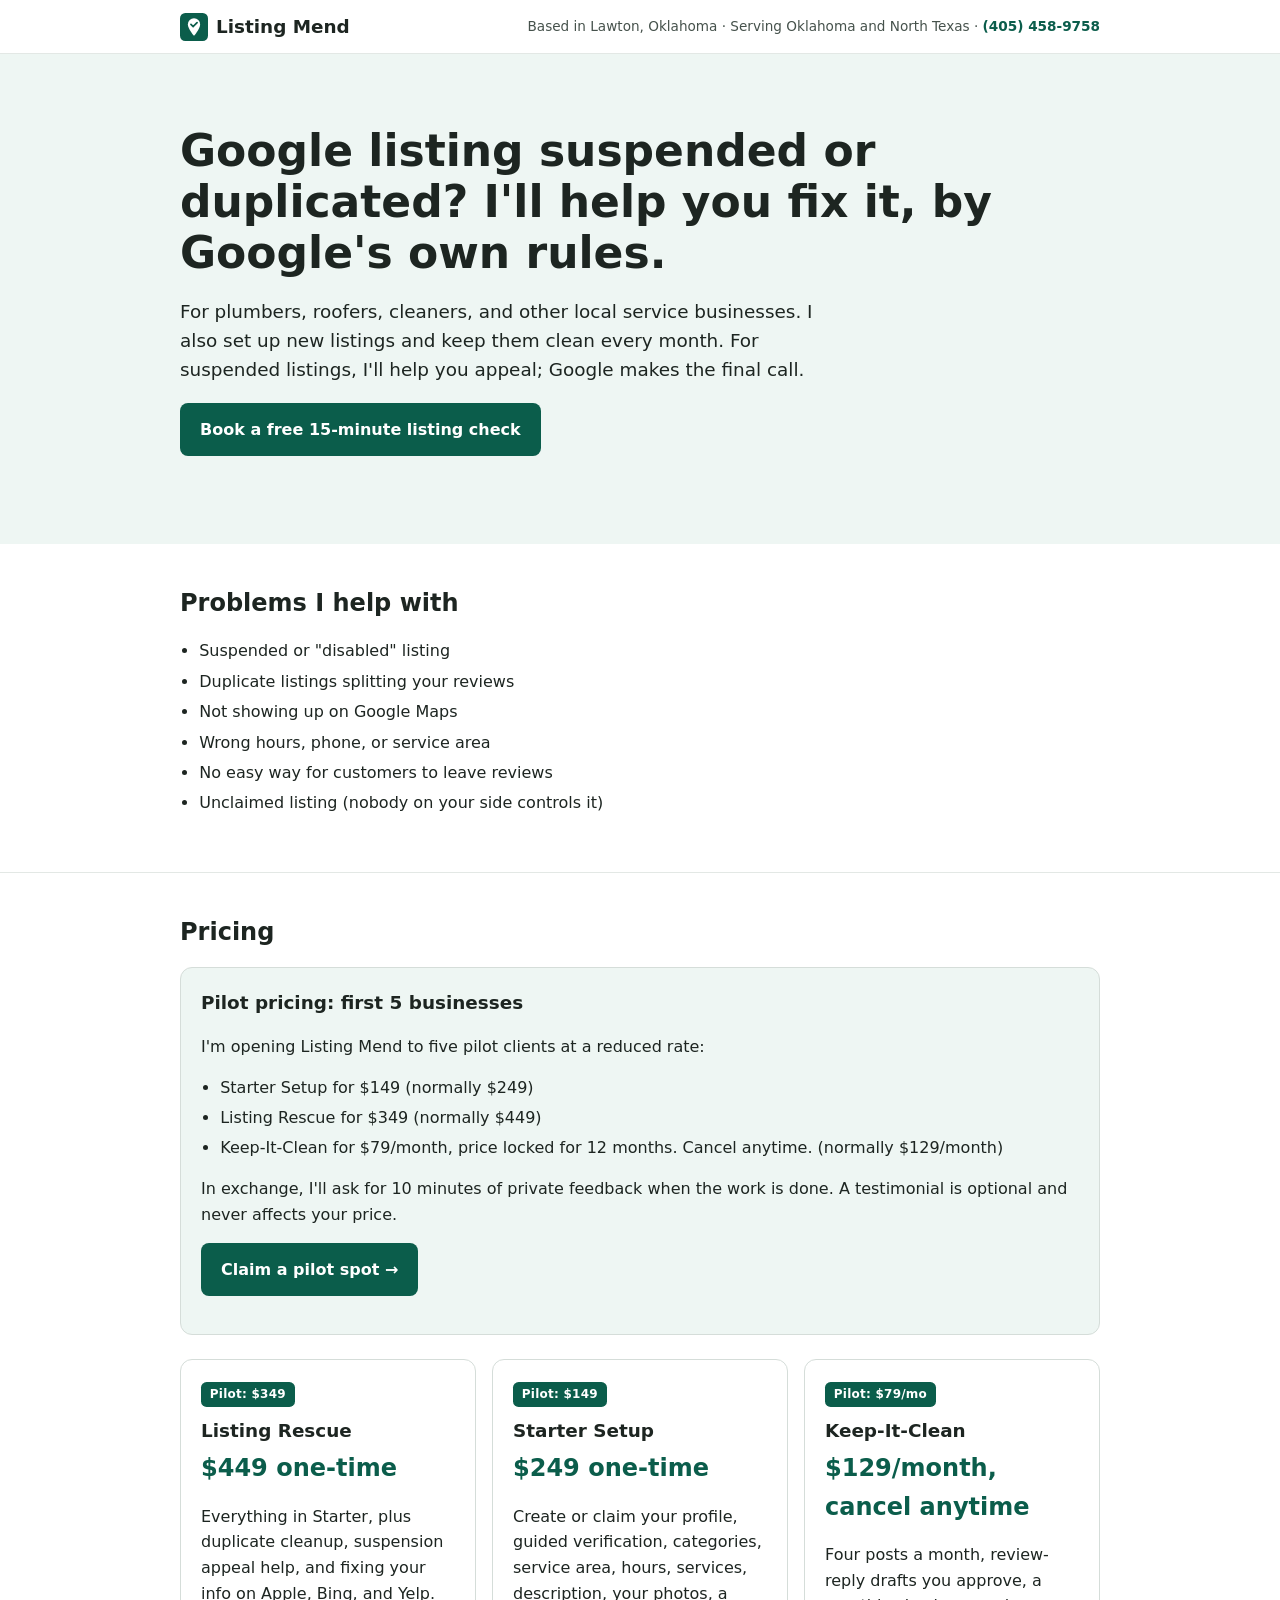
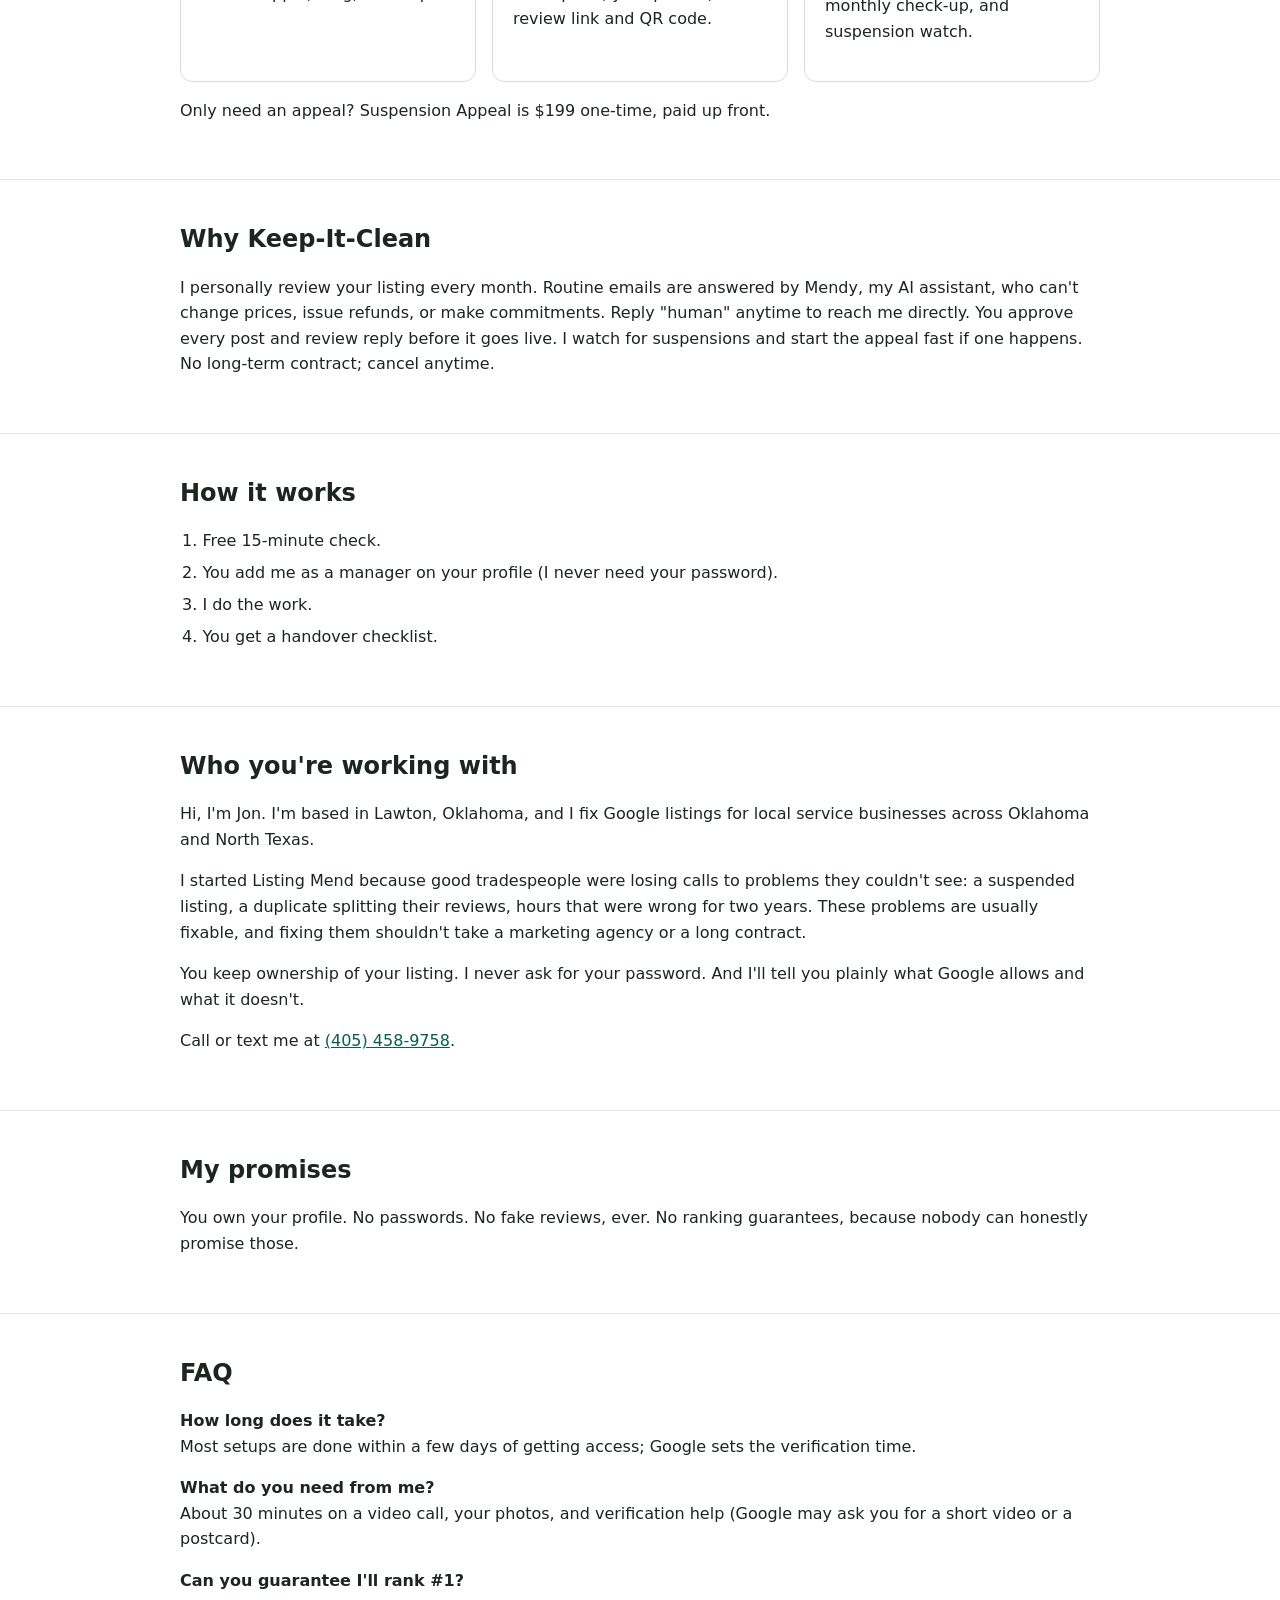
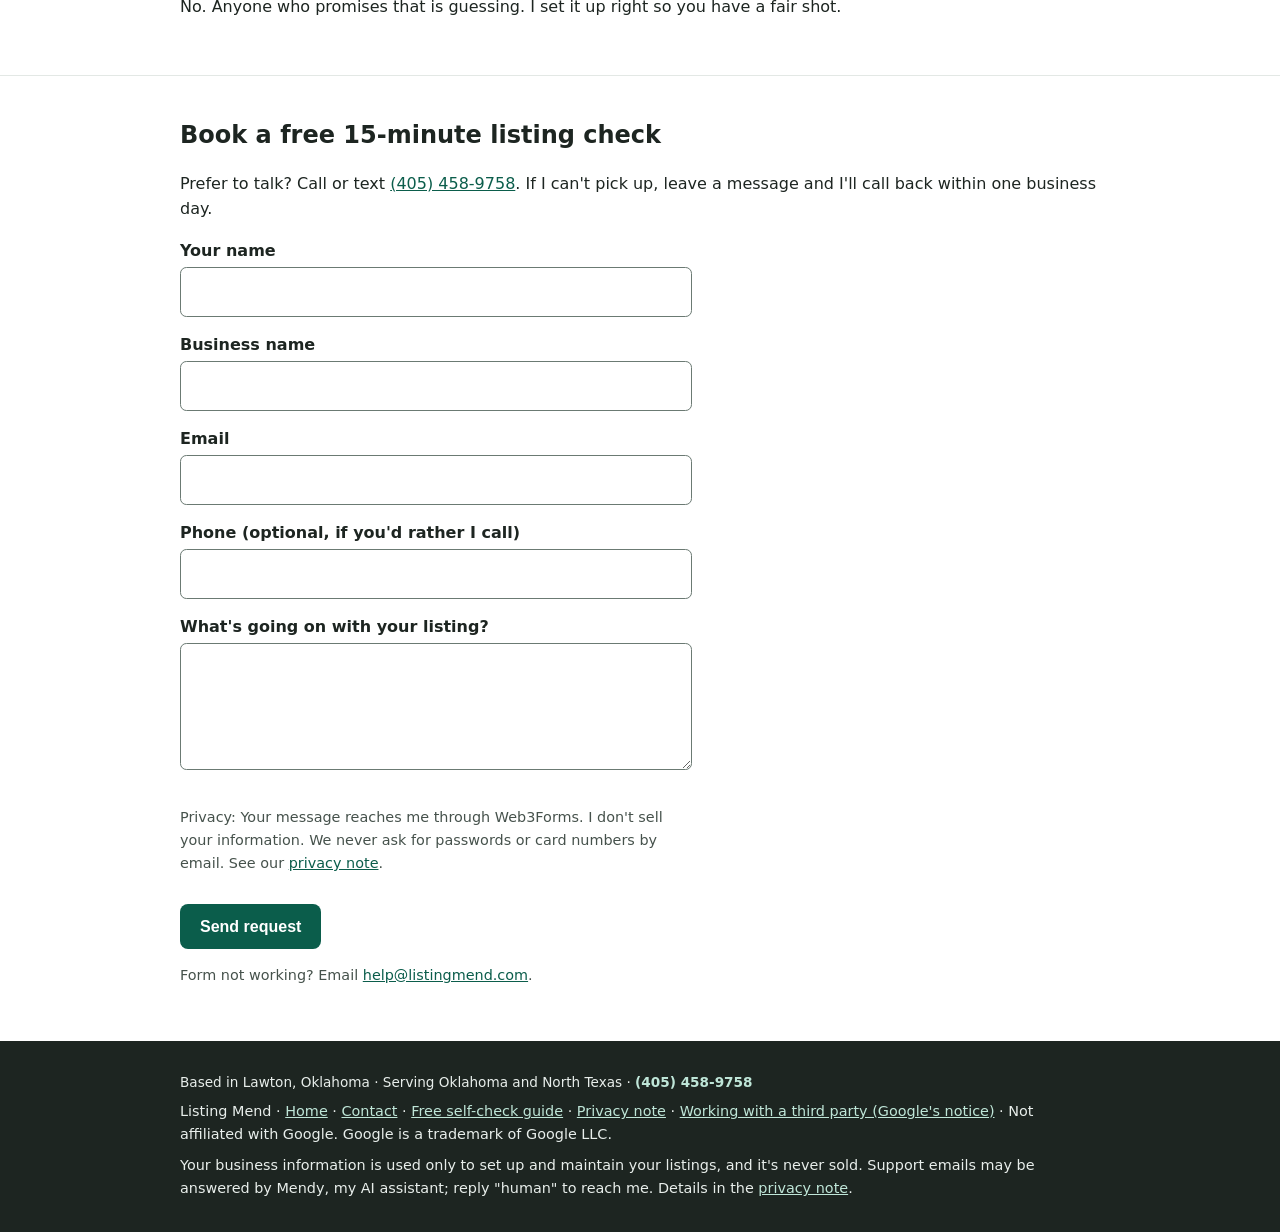
==== index.html @ 3497aceb "Add hours and Google Business Profile link to schema and llms.txt Co-Authored-By: Claude Opus 5.5 <n" ====
<!doctype html>
<html lang="en">
<head>
<meta charset="utf-8">
<meta name="viewport" content="width=device-width,initial-scale=1">
<title>Listing Mend | Fix suspended or duplicate Google listings</title>
<meta name="description" content="Google listing suspended or duplicated? I&#39;ll help you fix it, by Google&#39;s own rules.">
<link rel="canonical" href="https://listingmend.com/">
<meta property="og:type" content="website">
<meta property="og:url" content="https://listingmend.com/">
<meta property="og:title" content="Listing Mend">
<meta property="og:description" content="Google listing suspended or duplicated? I&#39;ll help you fix it, by Google&#39;s own rules.">
<meta name="twitter:card" content="summary">
<meta name="theme-color" content="#0b5d4b">
<link rel="icon" href="favicon.svg" type="image/svg+xml">
<link rel="stylesheet" href="styles.css">
<script type="application/ld+json">
{
  "@context": "https://schema.org",
  "@type": "ProfessionalService",
  "@id": "https://listingmend.com/#business",
  "name": "Listing Mend",
  "url": "https://listingmend.com",
  "email": "help@listingmend.com",
  "telephone": "+1-405-458-9758",
  "description": "Google Business Profile setup, repair, suspension appeals and ongoing upkeep for local service businesses in Oklahoma and North Texas.",
  "address": {
    "@type": "PostalAddress",
    "addressLocality": "Lawton",
    "addressRegion": "OK",
    "addressCountry": "US"
  },
  "areaServed": [
    {
      "@type": "State",
      "name": "Oklahoma"
    },
    {
      "@type": "AdministrativeArea",
      "name": "North Texas"
    }
  ],
  "priceRange": "$129-$449",
  "paymentAccepted": "Credit card, debit card (Square)",
  "hasOfferCatalog": {
    "@type": "OfferCatalog",
    "name": "Google Business Profile services",
    "itemListElement": [
      {
        "@type": "Offer",
        "price": "249",
        "priceCurrency": "USD",
        "itemOffered": {
          "@type": "Service",
          "name": "Starter Setup",
          "description": "Create or claim a Google Business Profile, guided verification, categories, service area, hours, services, description, photos, and a review link with QR code."
        }
      },
      {
        "@type": "Offer",
        "price": "449",
        "priceCurrency": "USD",
        "itemOffered": {
          "@type": "Service",
          "name": "Listing Rescue",
          "description": "Everything in Starter Setup, plus duplicate cleanup, suspension appeal help, and fixing business info on Apple, Bing and Yelp."
        }
      },
      {
        "@type": "Offer",
        "price": "199",
        "priceCurrency": "USD",
        "itemOffered": {
          "@type": "Service",
          "name": "Suspension Appeal",
          "description": "Diagnose a suspended Google Business Profile and prepare the appeal and evidence Google asks for. Google makes the final decision."
        }
      },
      {
        "@type": "Offer",
        "price": "129",
        "priceCurrency": "USD",
        "priceSpecification": {
          "@type": "UnitPriceSpecification",
          "price": "129",
          "priceCurrency": "USD",
          "billingDuration": "P1M"
        },
        "itemOffered": {
          "@type": "Service",
          "name": "Keep-It-Clean",
          "description": "Monthly upkeep: four posts a month, review-reply drafts the owner approves, a monthly check-up, and suspension watch. Cancel anytime."
        }
      }
    ]
  },
  "contactPoint": {
    "@type": "ContactPoint",
    "contactType": "customer service",
    "email": "help@listingmend.com",
    "telephone": "+1-405-458-9758",
    "areaServed": "US",
    "availableLanguage": "English"
  },
  "hasMap": "https://maps.google.com/?cid=15102841345179544558",
  "sameAs": [
    "https://maps.google.com/?cid=15102841345179544558"
  ],
  "openingHoursSpecification": [
    {
      "@type": "OpeningHoursSpecification",
      "dayOfWeek": [
        "Monday",
        "Tuesday",
        "Wednesday",
        "Thursday",
        "Friday"
      ],
      "opens": "09:00",
      "closes": "20:30"
    },
    {
      "@type": "OpeningHoursSpecification",
      "dayOfWeek": "Saturday",
      "opens": "10:00",
      "closes": "17:00"
    }
  ]
}
</script>
</head>
<body>
<a class="skip" href="#main">Skip to content</a>
<header class="site"><div class="wrap"><a class="brand" href="/"><img src="favicon.svg" alt="" width="28" height="28">Listing Mend</a><p class="tagline">Based in Lawton, Oklahoma · Serving Oklahoma and North Texas · <a href="tel:+14054589758">(405) 458-9758</a></p></div></header>
<main id="main">
<div class="hero"><div class="wrap">
<h1>Google listing suspended or duplicated? I'll help you fix it, by Google's own rules.</h1>
<p class="lead">For plumbers, roofers, cleaners, and other local service businesses. I also set up new listings and keep them clean every month. For suspended listings, I'll help you appeal; Google makes the final call.</p>
<p><a class="btn" href="#contact">Book a free 15-minute listing check</a></p>
</div></div>

<section aria-labelledby="problems"><div class="wrap">
<h2 id="problems">Problems I help with</h2>
<ul class="checks">
<li>Suspended or "disabled" listing</li>
<li>Duplicate listings splitting your reviews</li>
<li>Not showing up on Google Maps</li>
<li>Wrong hours, phone, or service area</li>
<li>No easy way for customers to leave reviews</li>
<li>Unclaimed listing (nobody on your side controls it)</li>
</ul>
</div></section>

<section aria-labelledby="pricing"><div class="wrap">
<h2 id="pricing">Pricing</h2>
<div class="pilot-offer" id="pilot">
<h3>Pilot pricing: first 5 businesses</h3>
<p>I'm opening Listing Mend to five pilot clients at a reduced rate:</p>
<ul>
<li>Starter Setup for $149 (normally $249)</li>
<li>Listing Rescue for $349 (normally $449)</li>
<li>Keep-It-Clean for $79/month, price locked for 12 months. Cancel anytime. (normally $129/month)</li>
</ul>
<p>In exchange, I'll ask for 10 minutes of private feedback when the work is done. A testimonial is optional and never affects your price.</p>
<p><a class="btn" href="#contact">Claim a pilot spot →</a></p>
</div>
<div class="cards">
<article class="card"><p class="badge">Pilot: $349</p><h3>Listing Rescue</h3><p class="price">$449 one-time</p><p>Everything in Starter, plus duplicate cleanup, suspension appeal help, and fixing your info on Apple, Bing, and Yelp.</p></article>
<article class="card"><p class="badge">Pilot: $149</p><h3>Starter Setup</h3><p class="price">$249 one-time</p><p>Create or claim your profile, guided verification, categories, service area, hours, services, description, your photos, a review link and QR code.</p></article>
<article class="card"><p class="badge">Pilot: $79/mo</p><h3>Keep-It-Clean</h3><p class="price">$129/month, cancel anytime</p><p>Four posts a month, review-reply drafts you approve, a monthly check-up, and suspension watch.</p></article>
</div>
<p>Only need an appeal? Suspension Appeal is $199 one-time, paid up front.</p>
</div></section>

<section aria-labelledby="upkeep"><div class="wrap">
<h2 id="upkeep">Why Keep-It-Clean</h2>
<p>I personally review your listing every month. Routine emails are answered by Mendy, my AI assistant, who can't change prices, issue refunds, or make commitments. Reply "human" anytime to reach me directly. You approve every post and review reply before it goes live. I watch for suspensions and start the appeal fast if one happens. No long-term contract; cancel anytime.</p>
</div></section>

<section aria-labelledby="how"><div class="wrap">
<h2 id="how">How it works</h2>
<ol class="steps">
<li>Free 15-minute check.</li>
<li>You add me as a manager on your profile (I never need your password).</li>
<li>I do the work.</li>
<li>You get a handover checklist.</li>
</ol>
</div></section>

<section aria-labelledby="about"><div class="wrap">
<h2 id="about">Who you're working with</h2>
<p>Hi, I'm Jon. I'm based in Lawton, Oklahoma, and I fix Google listings for local service businesses across Oklahoma and North Texas.</p>
<p>I started Listing Mend because good tradespeople were losing calls to problems they couldn't see: a suspended listing, a duplicate splitting their reviews, hours that were wrong for two years. These problems are usually fixable, and fixing them shouldn't take a marketing agency or a long contract.</p>
<p>You keep ownership of your listing. I never ask for your password. And I'll tell you plainly what Google allows and what it doesn't.</p>
<p>Call or text me at <a href="tel:+14054589758">(405) 458-9758</a>.</p>
</div></section>

<section aria-labelledby="promises"><div class="wrap">
<h2 id="promises">My promises</h2>
<p>You own your profile. No passwords. No fake reviews, ever. No ranking guarantees, because nobody can honestly promise those.</p>
</div></section>

<section aria-labelledby="faq"><div class="wrap">
<h2 id="faq">FAQ</h2>
<dl>
<dt>How long does it take?</dt><dd>Most setups are done within a few days of getting access; Google sets the verification time.</dd>
<dt>What do you need from me?</dt><dd>About 30 minutes on a video call, your photos, and verification help (Google may ask you for a short video or a postcard).</dd>
<dt>Can you guarantee I'll rank #1?</dt><dd>No. Anyone who promises that is guessing. I set it up right so you have a fair shot.</dd>
</dl>
</div></section>

<section id="contact" aria-labelledby="contact-h"><div class="wrap">
<h2 id="contact-h">Book a free 15-minute listing check</h2>
<p>Prefer to talk? Call or text <a href="tel:+14054589758">(405) 458-9758</a>. If I can't pick up, leave a message and I'll call back within one business day.</p>
<form action="https://api.web3forms.com/submit" method="POST">
<input type="hidden" name="access_key" value="01a47643-9319-42d0-9514-63233a31f68f">
<input type="hidden" name="subject" value="Listing check request from listingmend.com">
<input type="hidden" name="redirect" value="https://listingmend.com/thanks.html">
<input type="checkbox" name="botcheck" class="hp" tabindex="-1" autocomplete="off" aria-hidden="true">
<div><label for="name">Your name</label><input id="name" name="name" autocomplete="name" required></div>
<div><label for="business">Business name</label><input id="business" name="business" autocomplete="organization"></div>
<div><label for="email">Email</label><input id="email" name="email" type="email" autocomplete="email" required></div>
<div><label for="phone">Phone (optional, if you'd rather I call)</label><input id="phone" name="phone" type="tel" autocomplete="tel"></div>
<div><label for="message">What's going on with your listing?</label><textarea id="message" name="message" rows="4" required></textarea></div>
<p class="small">Privacy: Your message reaches me through Web3Forms. I don't sell your information. We never ask for passwords or card numbers by email. See our <a href="privacy.html">privacy note</a>.</p>
<div><button class="btn" type="submit">Send request</button></div>
</form>
<p class="small">Form not working? Email <a href="mailto:help@listingmend.com">help@listingmend.com</a>.</p>
</div></section>
</main>
<footer><div class="wrap">
<p class="tagline">Based in Lawton, Oklahoma · Serving Oklahoma and North Texas · <a href="tel:+14054589758">(405) 458-9758</a></p>
<p>Listing Mend · <a href="/">Home</a> · <a href="/#contact">Contact</a> · <a href="/self-check.html">Free self-check guide</a> · <a href="/privacy.html">Privacy note</a> · <a href="https://support.google.com/business/answer/7163406" target="_blank" rel="noopener">Working with a third party (Google's notice)</a> · Not affiliated with Google. Google is a trademark of Google LLC.</p>
<p id="privacy">Your business information is used only to set up and maintain your listings, and it's never sold. Support emails may be answered by Mendy, my AI assistant; reply "human" to reach me. Details in the <a href="/privacy.html">privacy note</a>.</p>
</div></footer>
</body>
</html>
---- styles.css ----
*{box-sizing:border-box}html{-webkit-text-size-adjust:100%}body{margin:0;font:1rem/1.6 system-ui,-apple-system,"Segoe UI",Roboto,sans-serif;color:#1d2521;background:#fff}
.wrap{max-width:60rem;margin:0 auto;padding:0 1.25rem}a{color:#0b5d4b}a:focus-visible,button:focus-visible,input:focus-visible,textarea:focus-visible{outline:3px solid #1d2521;outline-offset:2px;box-shadow:0 0 0 5px #f2a900}
.skip{position:absolute;left:-999px}.skip:focus{left:1rem;top:1rem;background:#fff;padding:.5rem;z-index:9}
header.site{border-bottom:1px solid #e3e8e5}header.site .wrap{display:flex;align-items:center;gap:.5rem;padding-top:.75rem;padding-bottom:.75rem}.brand{font-weight:700;font-size:1.15rem;text-decoration:none;color:#1d2521;display:flex;align-items:center;gap:.5rem}
.hero{background:#eef6f3;padding:3rem 0}h1{font-size:clamp(1.8rem,6vw,2.75rem);line-height:1.15;margin:0 0 1rem}h2{font-size:1.5rem;margin:0 0 1rem}h3{margin:0 0 .25rem;font-size:1.15rem}
.lead{font-size:1.15rem;max-width:40rem}.btn{display:inline-block;background:#0b5d4b;color:#fff;padding:.85rem 1.25rem;border-radius:.5rem;font-weight:600;text-decoration:none;border:0;font-size:1rem;cursor:pointer}.btn:hover{background:#08463a}
section{padding:2.5rem 0}section+section{border-top:1px solid #e3e8e5}ul.checks{padding-left:1.2rem}ul.checks li{margin:.3rem 0}
.cards{display:grid;gap:1rem}.card{border:1px solid #d5ddd9;border-radius:.75rem;padding:1.25rem}.price{font-size:1.5rem;font-weight:700;color:#0b5d4b;margin:.25rem 0 .5rem}
ol.steps{padding-left:1.4rem}ol.steps li{margin:.4rem 0}dt{font-weight:700;margin-top:1rem}dd{margin:0}
form{display:grid;gap:.9rem;max-width:32rem}label{font-weight:600;display:block;margin-bottom:.25rem}input,textarea{width:100%;padding:.7rem;border:1px solid #6b7a73;border-radius:.4rem;font:inherit}.hp{display:none}.small{font-size:.9rem;color:#46524c}
footer{background:#1d2521;color:#e8eeeb;padding:1.5rem 0;font-size:.9rem}footer a{color:#bfe6d8}
@media(min-width:48rem){.cards{grid-template-columns:repeat(3,1fr)}.hero{padding:4.5rem 0}}
.todo{border:2px dashed #8a5a00;background:#fff8e6;padding:1rem;border-radius:.5rem}footer p{margin:.5rem 0}

header.site .wrap{flex-wrap:wrap;justify-content:space-between;gap:.75rem 1.25rem}
.tagline{margin:0;font-size:.85rem;font-weight:400;color:#46524c;line-height:1.4}
header.site .tagline a{color:#0b5d4b;font-weight:600;text-decoration:none;white-space:nowrap}
header.site .tagline a:hover{text-decoration:underline}
footer .tagline{color:#e8eeeb;margin:.5rem 0}
footer .tagline a{color:#bfe6d8;font-weight:600;text-decoration:none;white-space:nowrap}
footer .tagline a:hover{text-decoration:underline}
.pilot-offer{border:1px solid #d5ddd9;border-radius:.75rem;padding:1.25rem 1.25rem 1.35rem;margin:0 0 1.5rem;background:#eef6f3}
.pilot-offer h3{margin:0 0 .75rem;font-size:1.15rem}
.pilot-offer ul{margin:.35rem 0 1rem;padding-left:1.2rem}
.pilot-offer li{margin:.25rem 0}
.card .badge{display:inline-block;background:#0b5d4b;color:#fff;font-size:.75rem;font-weight:700;letter-spacing:.02em;padding:.2rem .55rem;border-radius:.35rem;margin:0 0 .55rem}
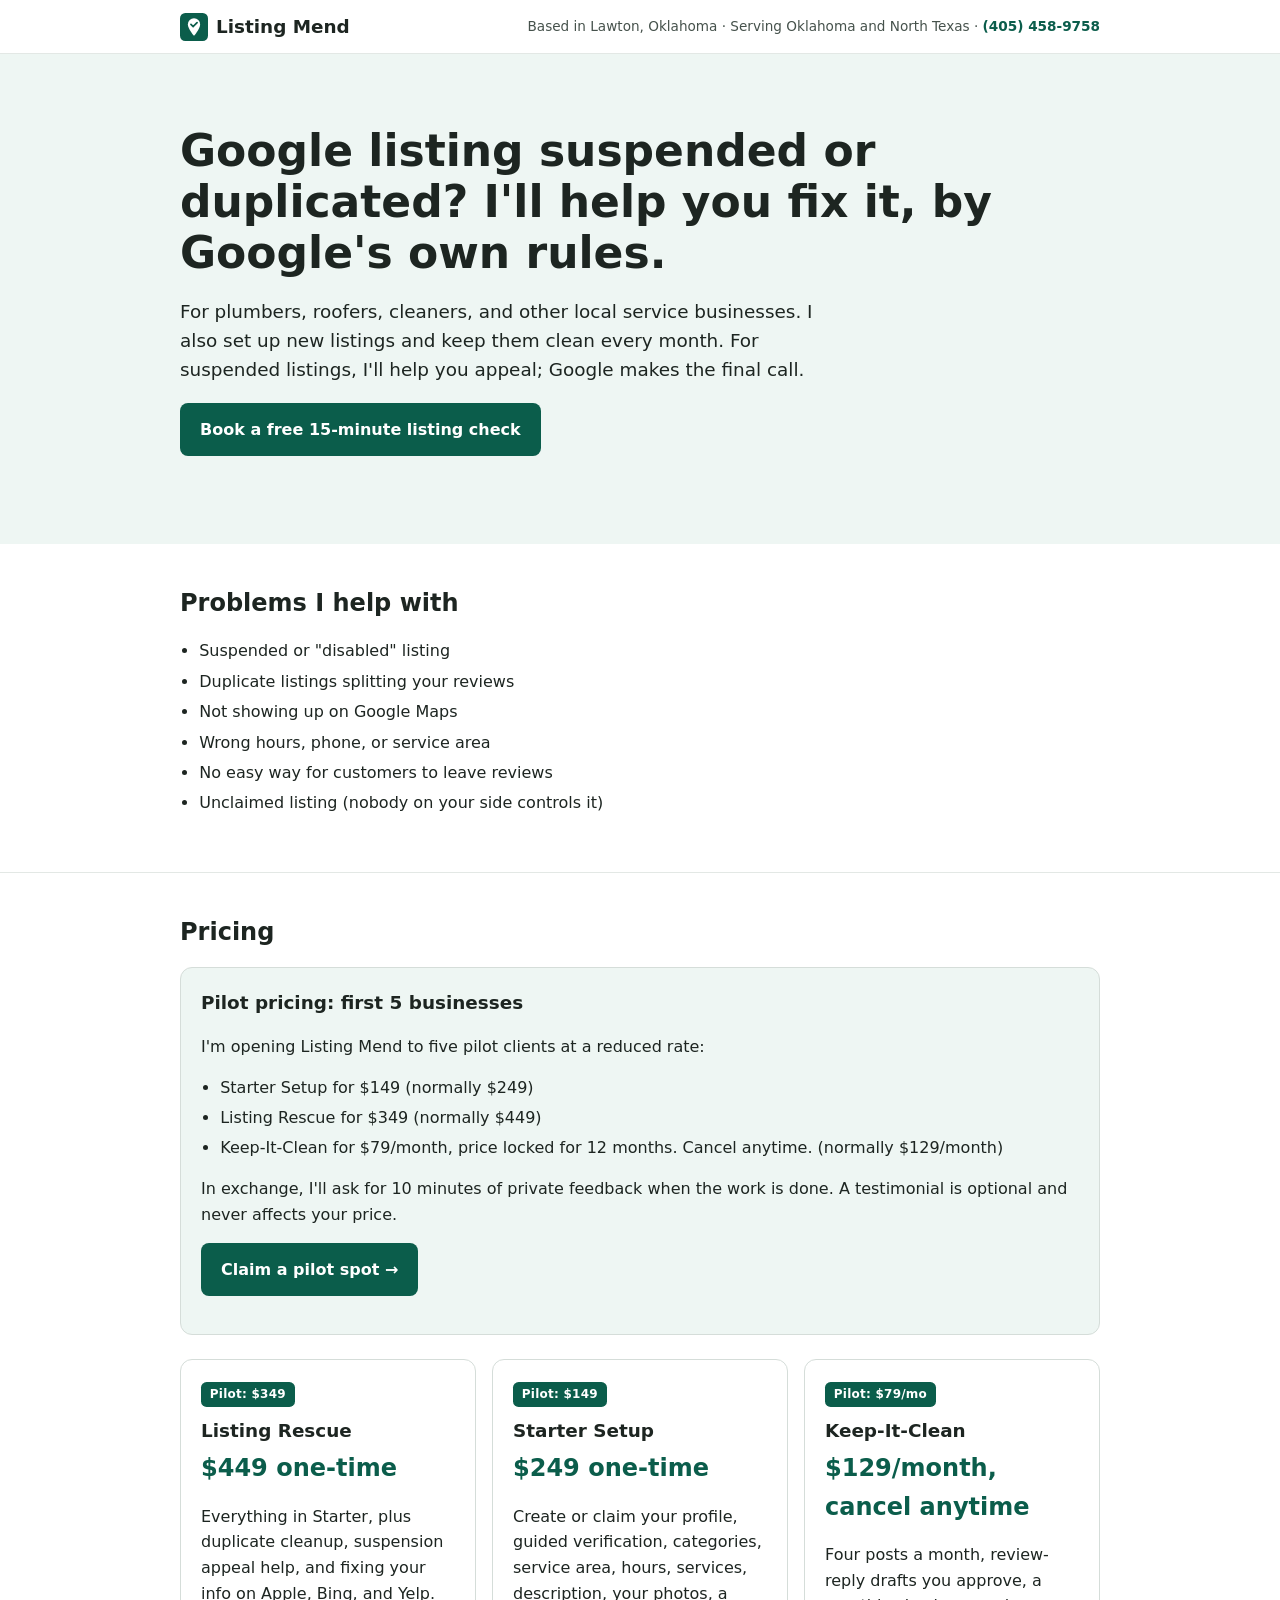
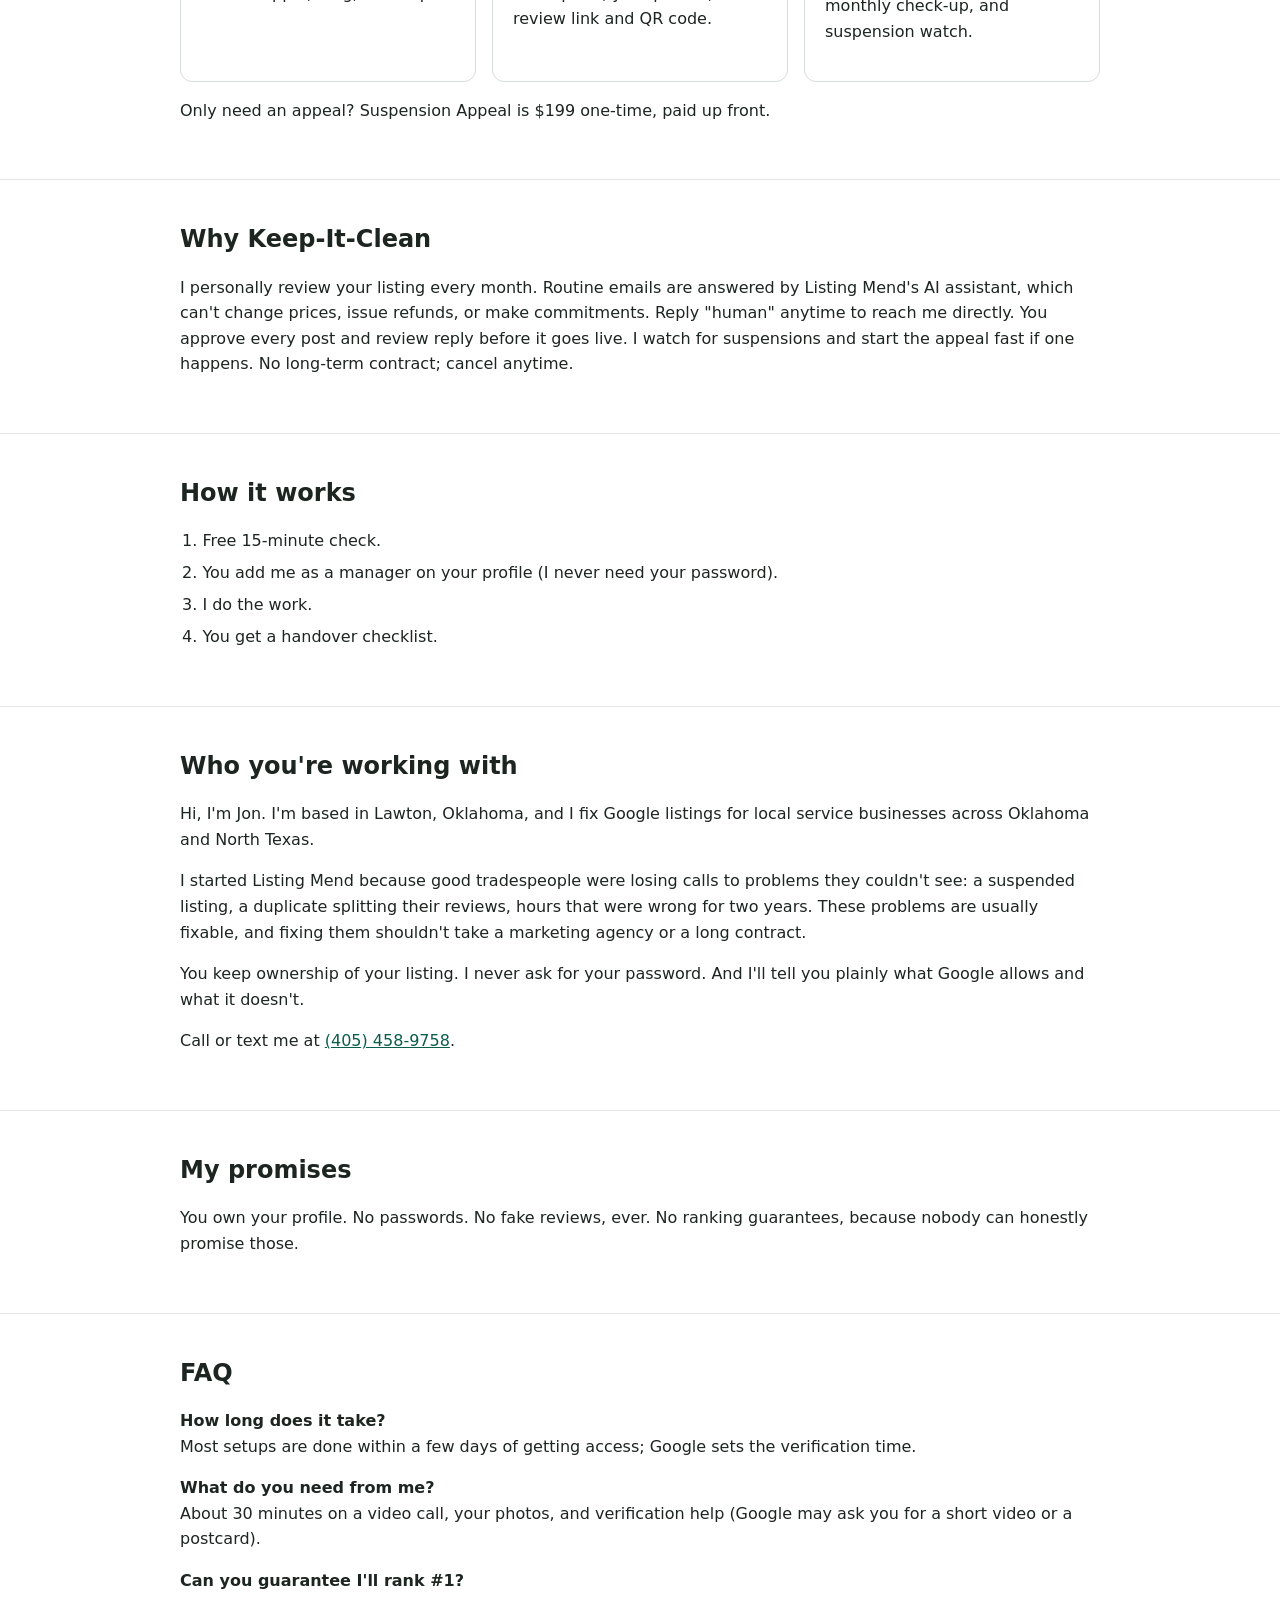
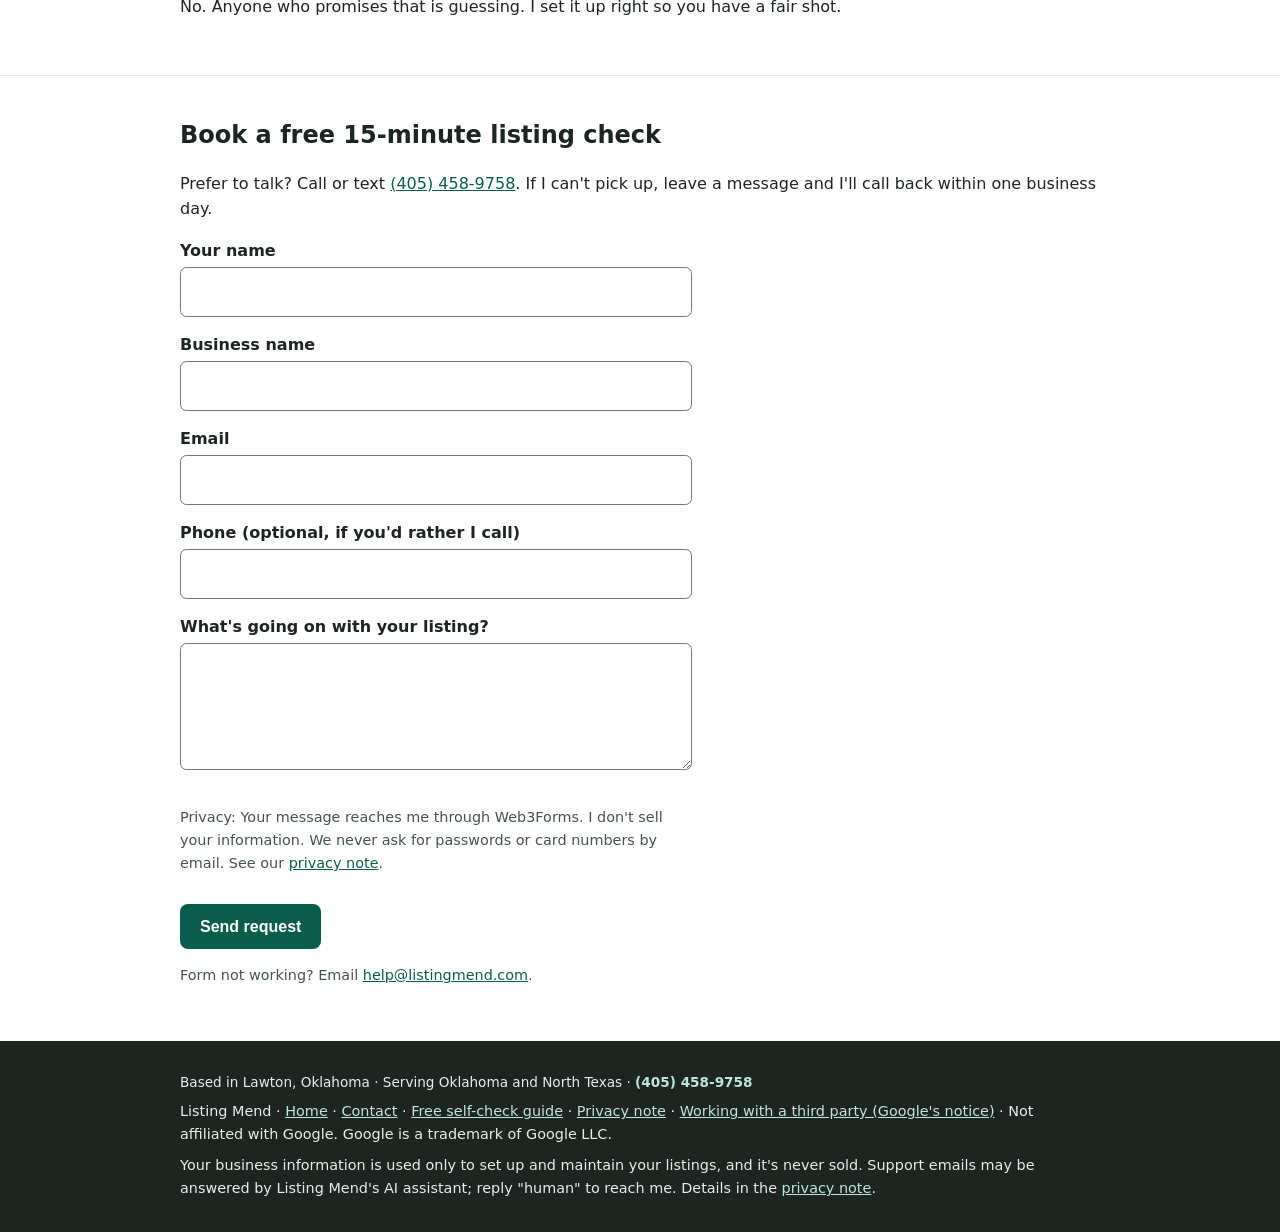
==== commit 79520fc8: "Replace Mendy with Listing Mend's AI assistant in site copy Co-Authored-By: Claude Opus 5.5 <noreply" ====
--- a/index.html
+++ b/index.html
@@ -10,9 +10,11 @@
 <meta property="og:url" content="https://listingmend.com/">
 <meta property="og:title" content="Listing Mend">
 <meta property="og:description" content="Google listing suspended or duplicated? I&#39;ll help you fix it, by Google&#39;s own rules.">
+<meta property="og:image" content="https://listingmend.com/logo.png">
 <meta name="twitter:card" content="summary">
 <meta name="theme-color" content="#0b5d4b">
 <link rel="icon" href="favicon.svg" type="image/svg+xml">
+<link rel="apple-touch-icon" href="/apple-touch-icon.png">
 <link rel="stylesheet" href="styles.css">
 <script type="application/ld+json">
 {
@@ -125,7 +127,9 @@
       "opens": "10:00",
       "closes": "17:00"
     }
-  ]
+  ],
+  "logo": "https://listingmend.com/logo.png",
+  "image": "https://listingmend.com/logo.png"
 }
 </script>
 </head>
@@ -174,7 +178,7 @@
 
 <section aria-labelledby="upkeep"><div class="wrap">
 <h2 id="upkeep">Why Keep-It-Clean</h2>
-<p>I personally review your listing every month. Routine emails are answered by Mendy, my AI assistant, who can't change prices, issue refunds, or make commitments. Reply "human" anytime to reach me directly. You approve every post and review reply before it goes live. I watch for suspensions and start the appeal fast if one happens. No long-term contract; cancel anytime.</p>
+<p>I personally review your listing every month. Routine emails are answered by Listing Mend's AI assistant, which can't change prices, issue refunds, or make commitments. Reply "human" anytime to reach me directly. You approve every post and review reply before it goes live. I watch for suspensions and start the appeal fast if one happens. No long-term contract; cancel anytime.</p>
 </div></section>
 
 <section aria-labelledby="how"><div class="wrap">
@@ -231,7 +235,7 @@
 <footer><div class="wrap">
 <p class="tagline">Based in Lawton, Oklahoma · Serving Oklahoma and North Texas · <a href="tel:+14054589758">(405) 458-9758</a></p>
 <p>Listing Mend · <a href="/">Home</a> · <a href="/#contact">Contact</a> · <a href="/self-check.html">Free self-check guide</a> · <a href="/privacy.html">Privacy note</a> · <a href="https://support.google.com/business/answer/7163406" target="_blank" rel="noopener">Working with a third party (Google's notice)</a> · Not affiliated with Google. Google is a trademark of Google LLC.</p>
-<p id="privacy">Your business information is used only to set up and maintain your listings, and it's never sold. Support emails may be answered by Mendy, my AI assistant; reply "human" to reach me. Details in the <a href="/privacy.html">privacy note</a>.</p>
+<p id="privacy">Your business information is used only to set up and maintain your listings, and it's never sold. Support emails may be answered by Listing Mend's AI assistant; reply "human" to reach me. Details in the <a href="/privacy.html">privacy note</a>.</p>
 </div></footer>
 </body>
 </html>
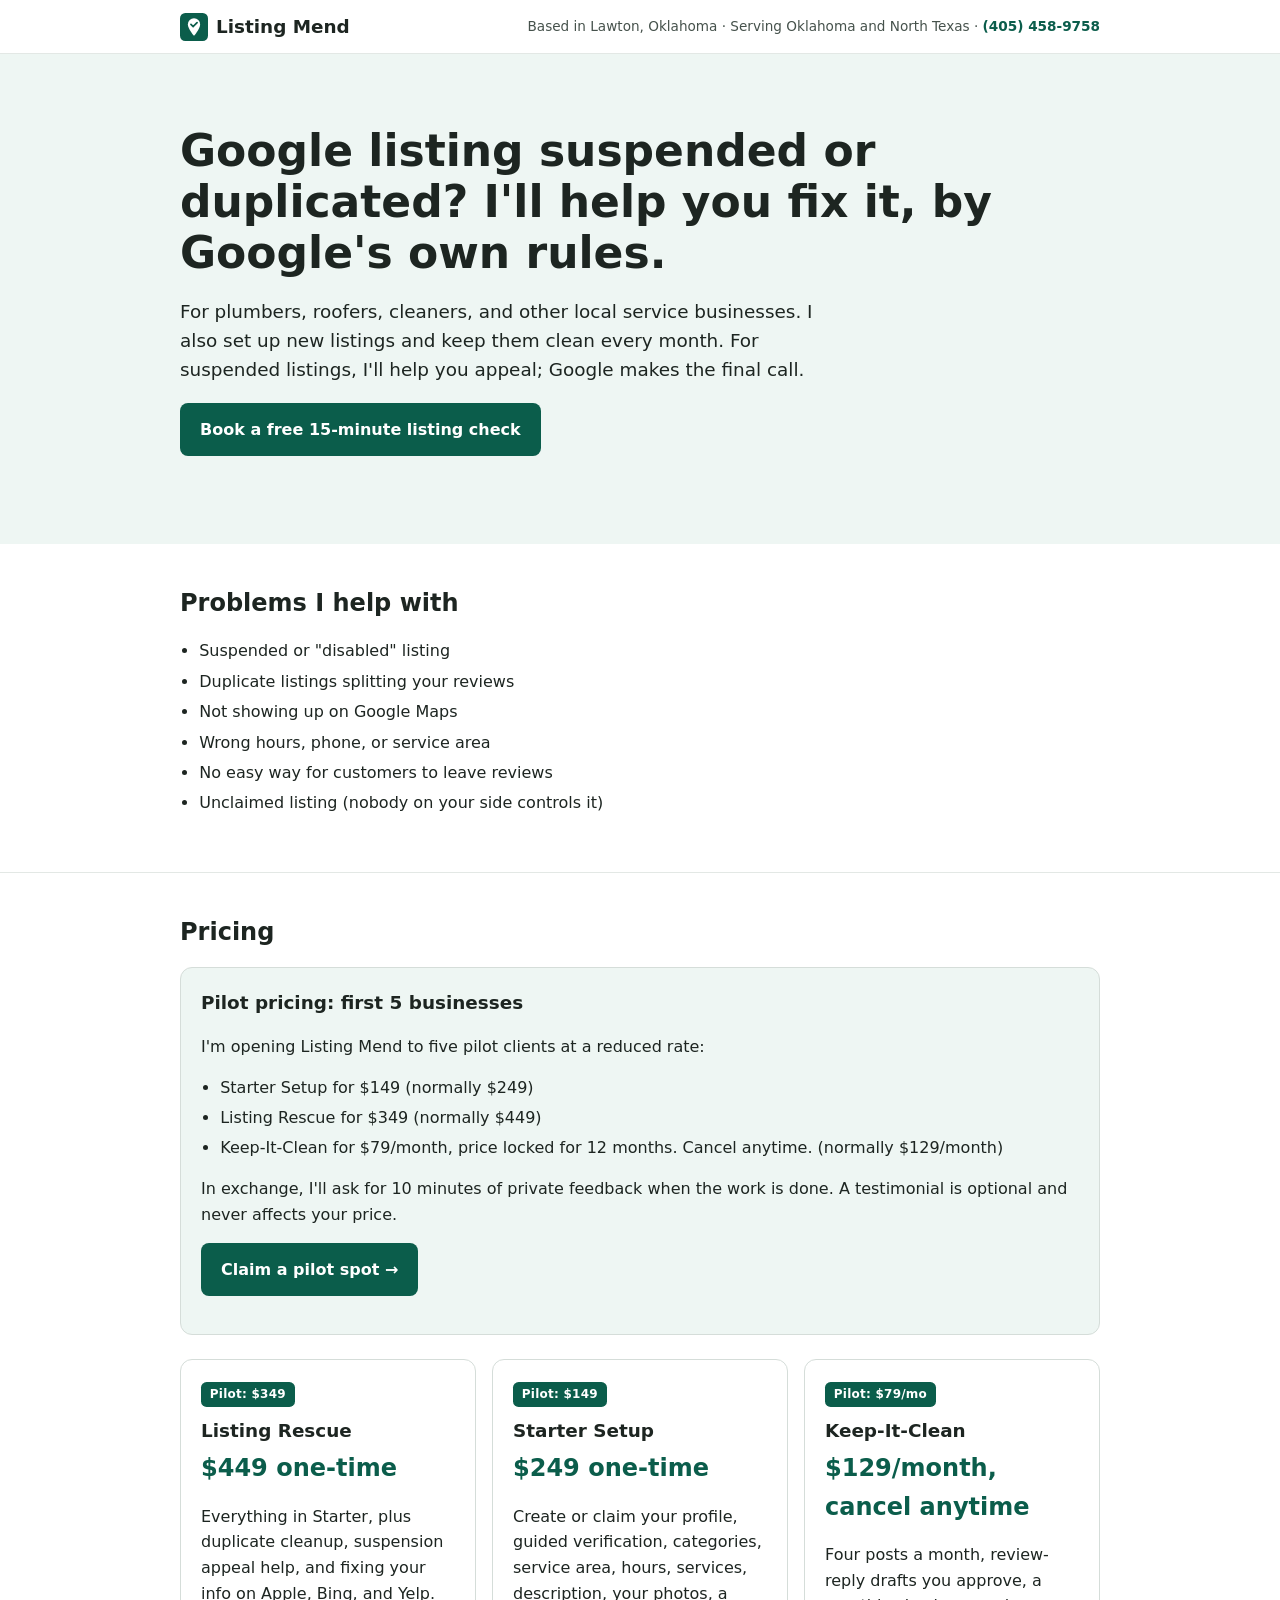
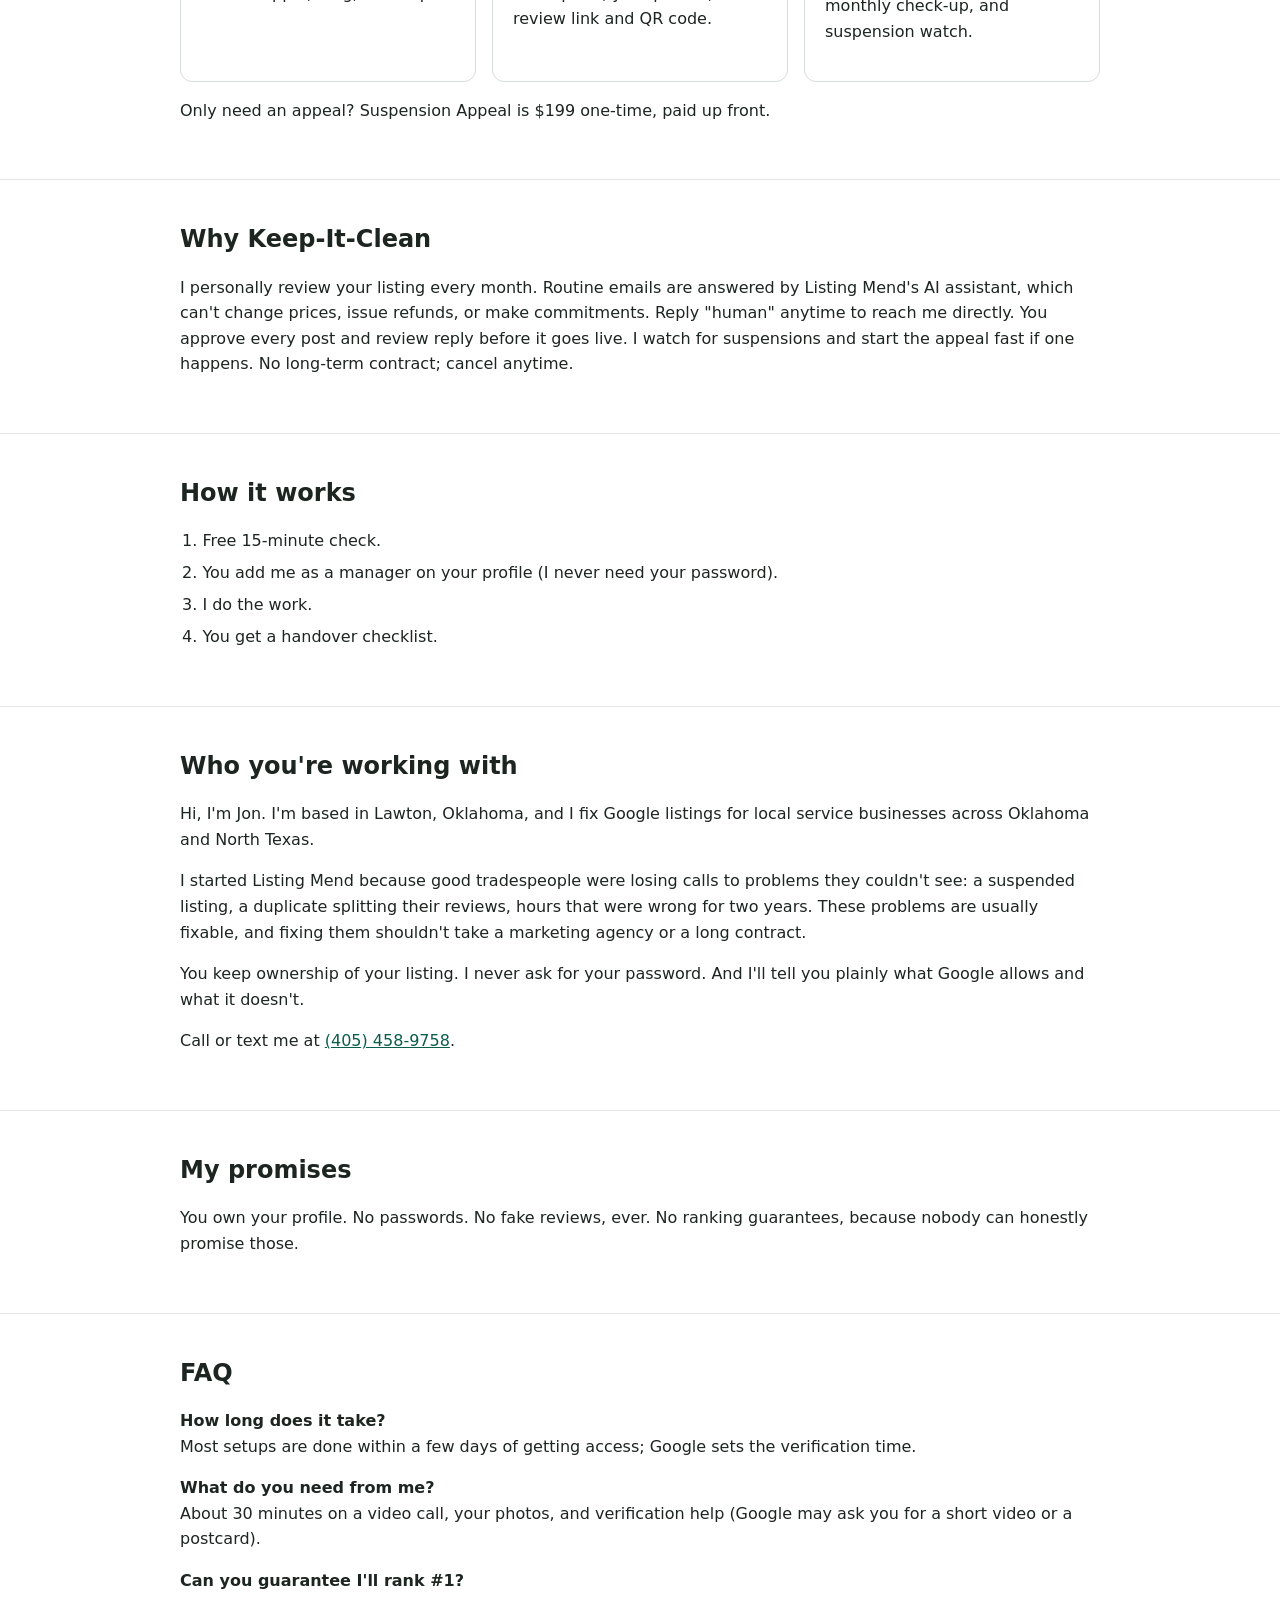
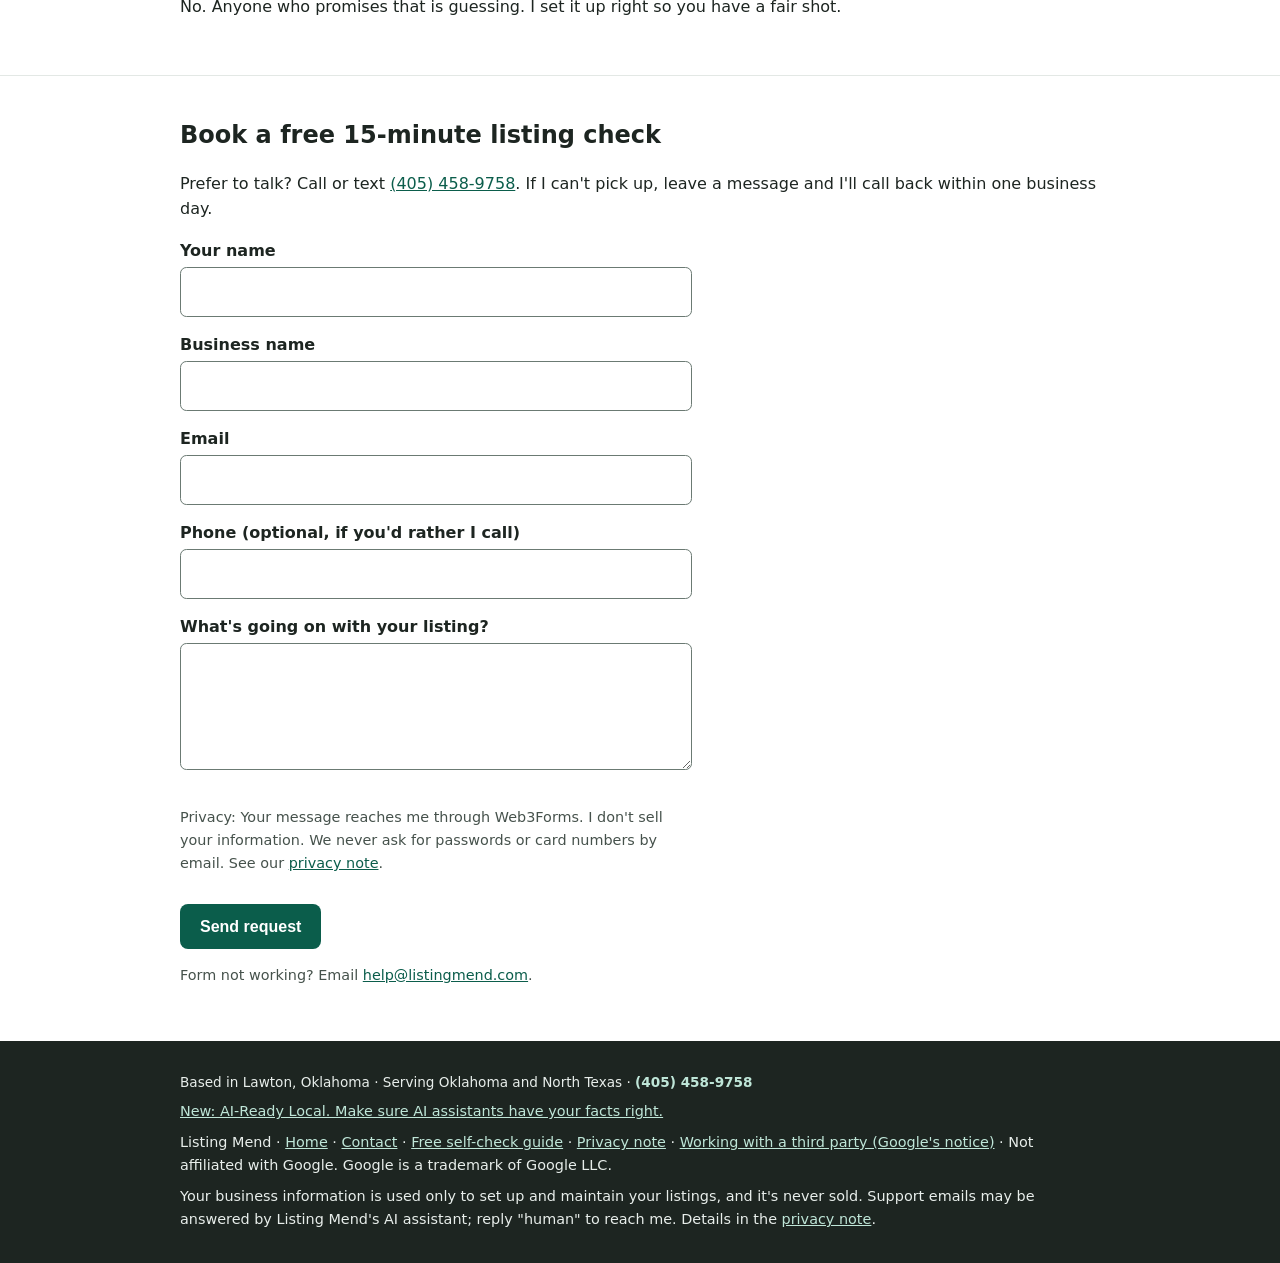
==== commit fb9fa1ef: "Add AI-Ready Local page, homepage link, llms.txt entry and sitemap entry Co-Authored-By: Claude Opus" ====
--- a/index.html
+++ b/index.html
@@ -234,6 +234,7 @@
 </main>
 <footer><div class="wrap">
 <p class="tagline">Based in Lawton, Oklahoma · Serving Oklahoma and North Texas · <a href="tel:+14054589758">(405) 458-9758</a></p>
+<p><a href="/ai-ready.html">New: AI-Ready Local. Make sure AI assistants have your facts right.</a></p>
 <p>Listing Mend · <a href="/">Home</a> · <a href="/#contact">Contact</a> · <a href="/self-check.html">Free self-check guide</a> · <a href="/privacy.html">Privacy note</a> · <a href="https://support.google.com/business/answer/7163406" target="_blank" rel="noopener">Working with a third party (Google's notice)</a> · Not affiliated with Google. Google is a trademark of Google LLC.</p>
 <p id="privacy">Your business information is used only to set up and maintain your listings, and it's never sold. Support emails may be answered by Listing Mend's AI assistant; reply "human" to reach me. Details in the <a href="/privacy.html">privacy note</a>.</p>
 </div></footer>
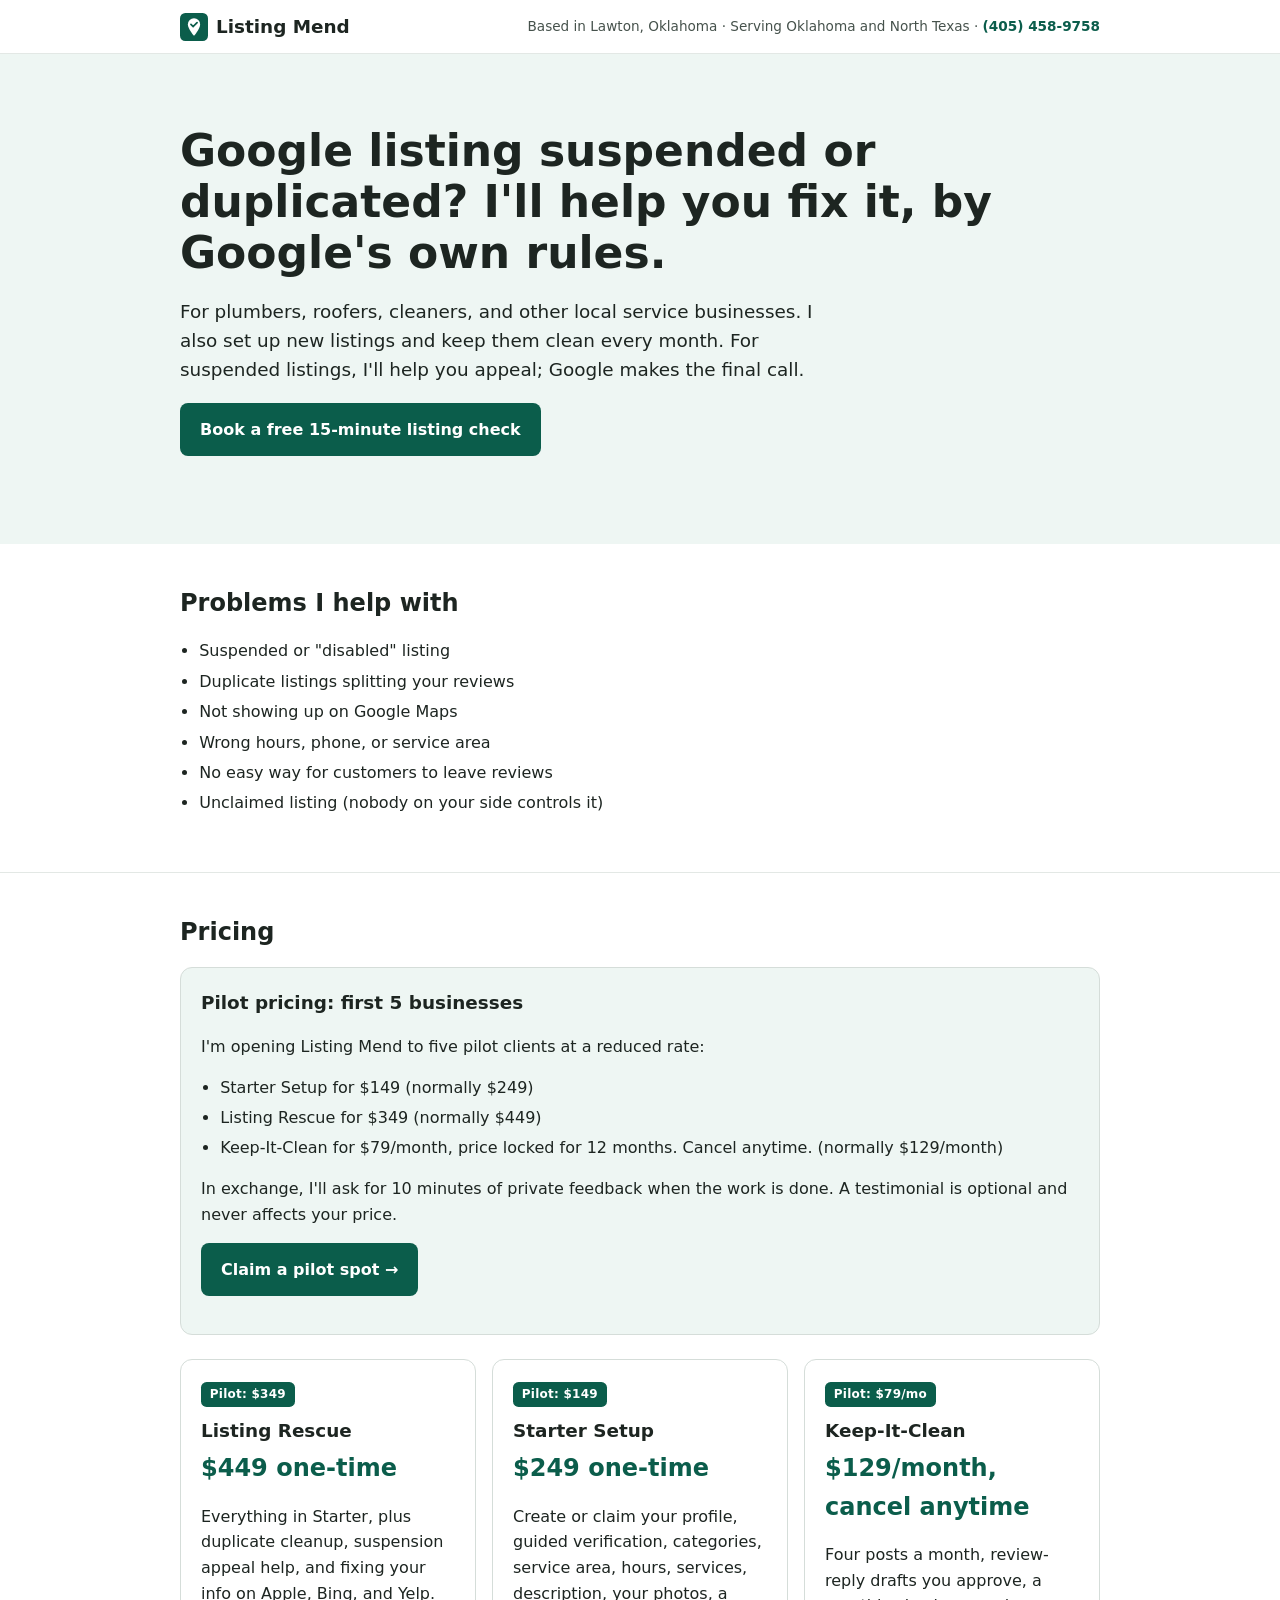
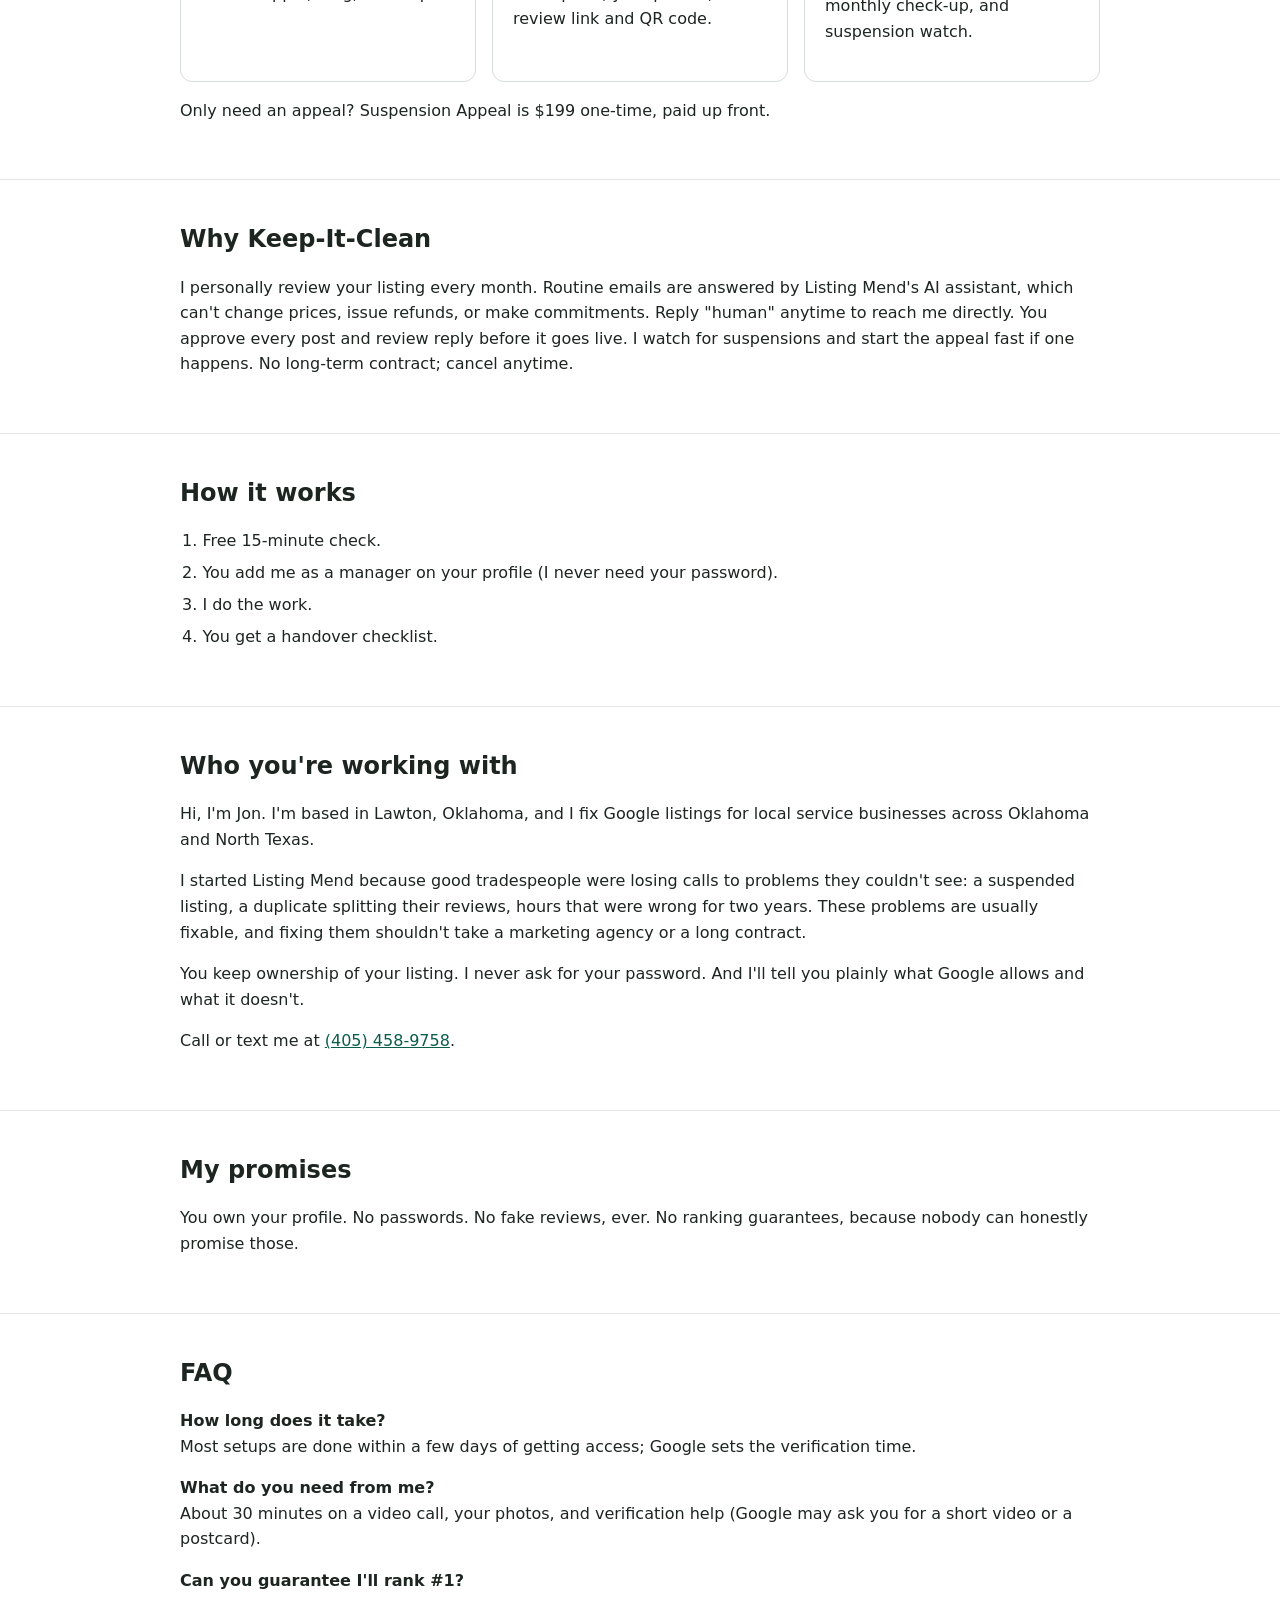
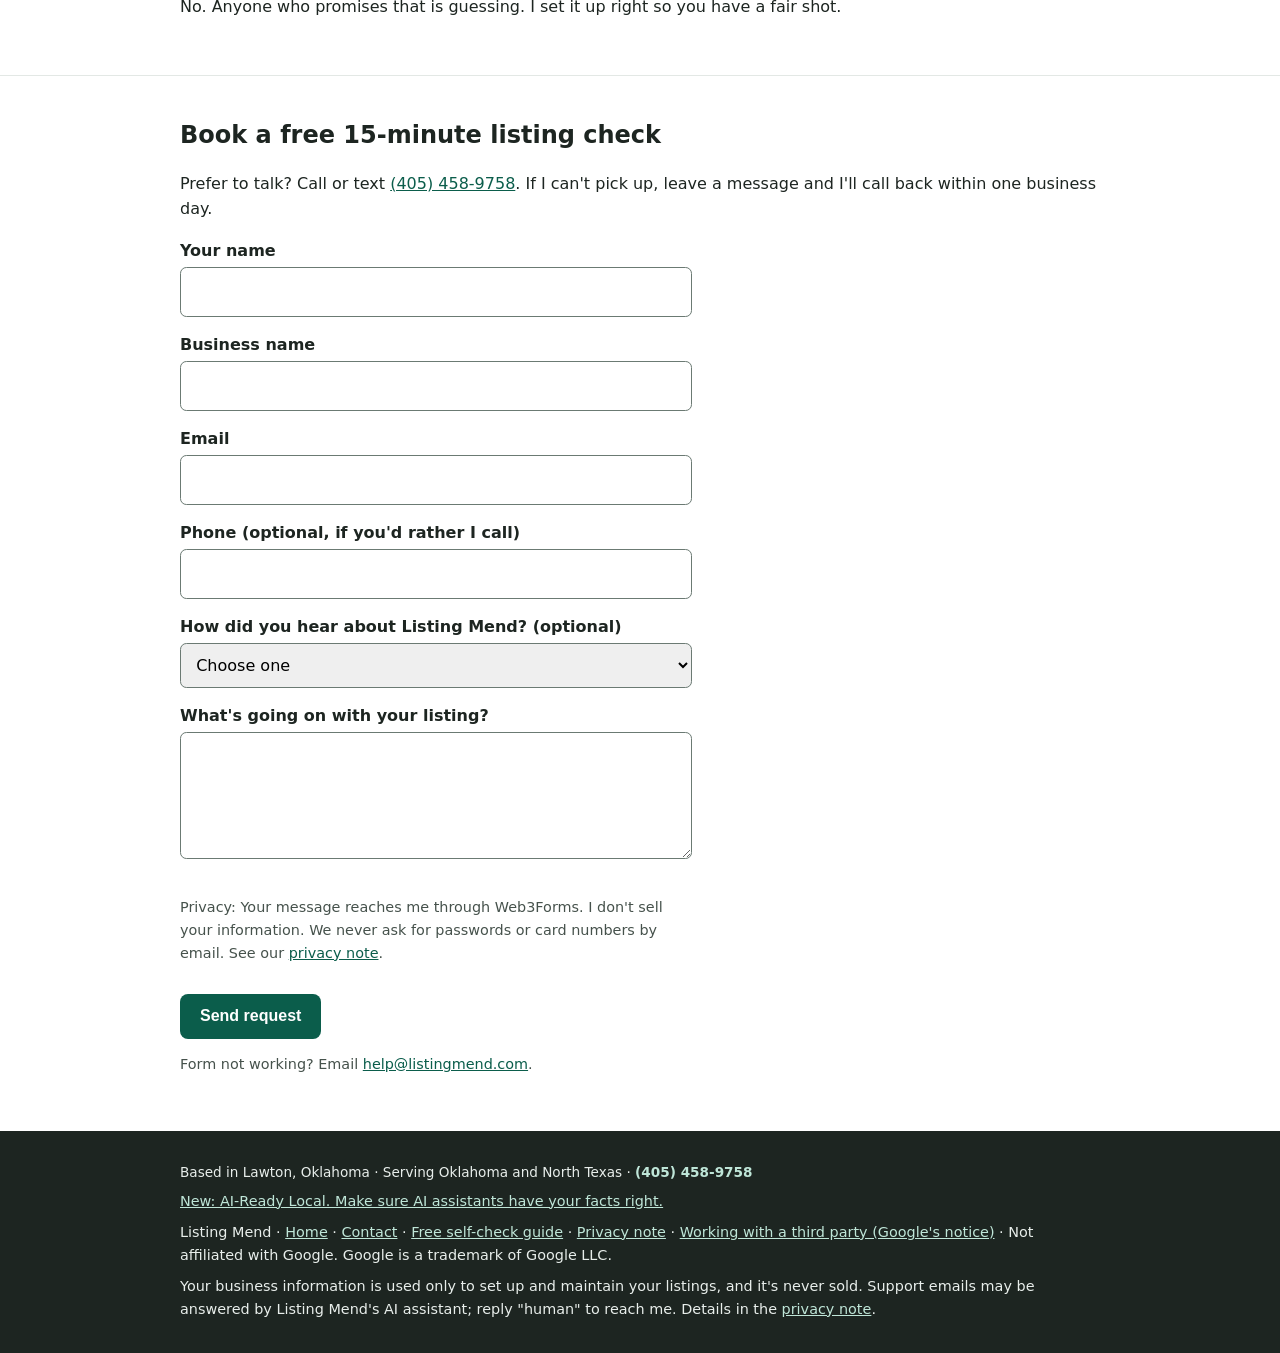
==== commit b313dbfe: "FAQPage JSON-LD (home, ai-ready); LinkedIn sameAs; optional 'How did you hear' field on contact form" ====
--- a/index.html
+++ b/index.html
@@ -106,7 +106,8 @@
   },
   "hasMap": "https://maps.google.com/?cid=15102841345179544558",
   "sameAs": [
-    "https://maps.google.com/?cid=15102841345179544558"
+    "https://maps.google.com/?cid=15102841345179544558",
+    "https://www.linkedin.com/company/listingmend/"
   ],
   "openingHoursSpecification": [
     {
@@ -130,6 +131,38 @@
   ],
   "logo": "https://listingmend.com/logo.png",
   "image": "https://listingmend.com/logo.png"
+}
+</script>
+<script type="application/ld+json">
+{
+  "@context": "https://schema.org",
+  "@type": "FAQPage",
+  "mainEntity": [
+    {
+      "@type": "Question",
+      "name": "How long does it take?",
+      "acceptedAnswer": {
+        "@type": "Answer",
+        "text": "Most setups are done within a few days of getting access; Google sets the verification time."
+      }
+    },
+    {
+      "@type": "Question",
+      "name": "What do you need from me?",
+      "acceptedAnswer": {
+        "@type": "Answer",
+        "text": "About 30 minutes on a video call, your photos, and verification help (Google may ask you for a short video or a postcard)."
+      }
+    },
+    {
+      "@type": "Question",
+      "name": "Can you guarantee I'll rank #1?",
+      "acceptedAnswer": {
+        "@type": "Answer",
+        "text": "No. Anyone who promises that is guessing. I set it up right so you have a fair shot."
+      }
+    }
+  ]
 }
 </script>
 </head>
@@ -225,6 +258,15 @@
 <div><label for="business">Business name</label><input id="business" name="business" autocomplete="organization"></div>
 <div><label for="email">Email</label><input id="email" name="email" type="email" autocomplete="email" required></div>
 <div><label for="phone">Phone (optional, if you'd rather I call)</label><input id="phone" name="phone" type="tel" autocomplete="tel"></div>
+<div><label for="source">How did you hear about Listing Mend? (optional)</label><select id="source" name="heard_about">
+<option value="">Choose one</option>
+<option>Google search</option>
+<option>Google Maps</option>
+<option>AI assistant (ChatGPT, Google AI, Copilot, etc.)</option>
+<option>Email from Listing Mend</option>
+<option>Referral or word of mouth</option>
+<option>Other</option>
+</select></div>
 <div><label for="message">What's going on with your listing?</label><textarea id="message" name="message" rows="4" required></textarea></div>
 <p class="small">Privacy: Your message reaches me through Web3Forms. I don't sell your information. We never ask for passwords or card numbers by email. See our <a href="privacy.html">privacy note</a>.</p>
 <div><button class="btn" type="submit">Send request</button></div>
--- a/styles.css
+++ b/styles.css
@@ -1,5 +1,5 @@
 *{box-sizing:border-box}html{-webkit-text-size-adjust:100%}body{margin:0;font:1rem/1.6 system-ui,-apple-system,"Segoe UI",Roboto,sans-serif;color:#1d2521;background:#fff}
-.wrap{max-width:60rem;margin:0 auto;padding:0 1.25rem}a{color:#0b5d4b}a:focus-visible,button:focus-visible,input:focus-visible,textarea:focus-visible{outline:3px solid #1d2521;outline-offset:2px;box-shadow:0 0 0 5px #f2a900}
+.wrap{max-width:60rem;margin:0 auto;padding:0 1.25rem}a{color:#0b5d4b}a:focus-visible,button:focus-visible,input:focus-visible,textarea:focus-visible,select:focus-visible{outline:3px solid #1d2521;outline-offset:2px;box-shadow:0 0 0 5px #f2a900}
 .skip{position:absolute;left:-999px}.skip:focus{left:1rem;top:1rem;background:#fff;padding:.5rem;z-index:9}
 header.site{border-bottom:1px solid #e3e8e5}header.site .wrap{display:flex;align-items:center;gap:.5rem;padding-top:.75rem;padding-bottom:.75rem}.brand{font-weight:700;font-size:1.15rem;text-decoration:none;color:#1d2521;display:flex;align-items:center;gap:.5rem}
 .hero{background:#eef6f3;padding:3rem 0}h1{font-size:clamp(1.8rem,6vw,2.75rem);line-height:1.15;margin:0 0 1rem}h2{font-size:1.5rem;margin:0 0 1rem}h3{margin:0 0 .25rem;font-size:1.15rem}
@@ -7,7 +7,7 @@
 section{padding:2.5rem 0}section+section{border-top:1px solid #e3e8e5}ul.checks{padding-left:1.2rem}ul.checks li{margin:.3rem 0}
 .cards{display:grid;gap:1rem}.card{border:1px solid #d5ddd9;border-radius:.75rem;padding:1.25rem}.price{font-size:1.5rem;font-weight:700;color:#0b5d4b;margin:.25rem 0 .5rem}
 ol.steps{padding-left:1.4rem}ol.steps li{margin:.4rem 0}dt{font-weight:700;margin-top:1rem}dd{margin:0}
-form{display:grid;gap:.9rem;max-width:32rem}label{font-weight:600;display:block;margin-bottom:.25rem}input,textarea{width:100%;padding:.7rem;border:1px solid #6b7a73;border-radius:.4rem;font:inherit}.hp{display:none}.small{font-size:.9rem;color:#46524c}
+form{display:grid;gap:.9rem;max-width:32rem}label{font-weight:600;display:block;margin-bottom:.25rem}input,textarea,select{width:100%;padding:.7rem;border:1px solid #6b7a73;border-radius:.4rem;font:inherit}.hp{display:none}.small{font-size:.9rem;color:#46524c}
 footer{background:#1d2521;color:#e8eeeb;padding:1.5rem 0;font-size:.9rem}footer a{color:#bfe6d8}
 @media(min-width:48rem){.cards{grid-template-columns:repeat(3,1fr)}.hero{padding:4.5rem 0}}
 .todo{border:2px dashed #8a5a00;background:#fff8e6;padding:1rem;border-radius:.5rem}footer p{margin:.5rem 0}
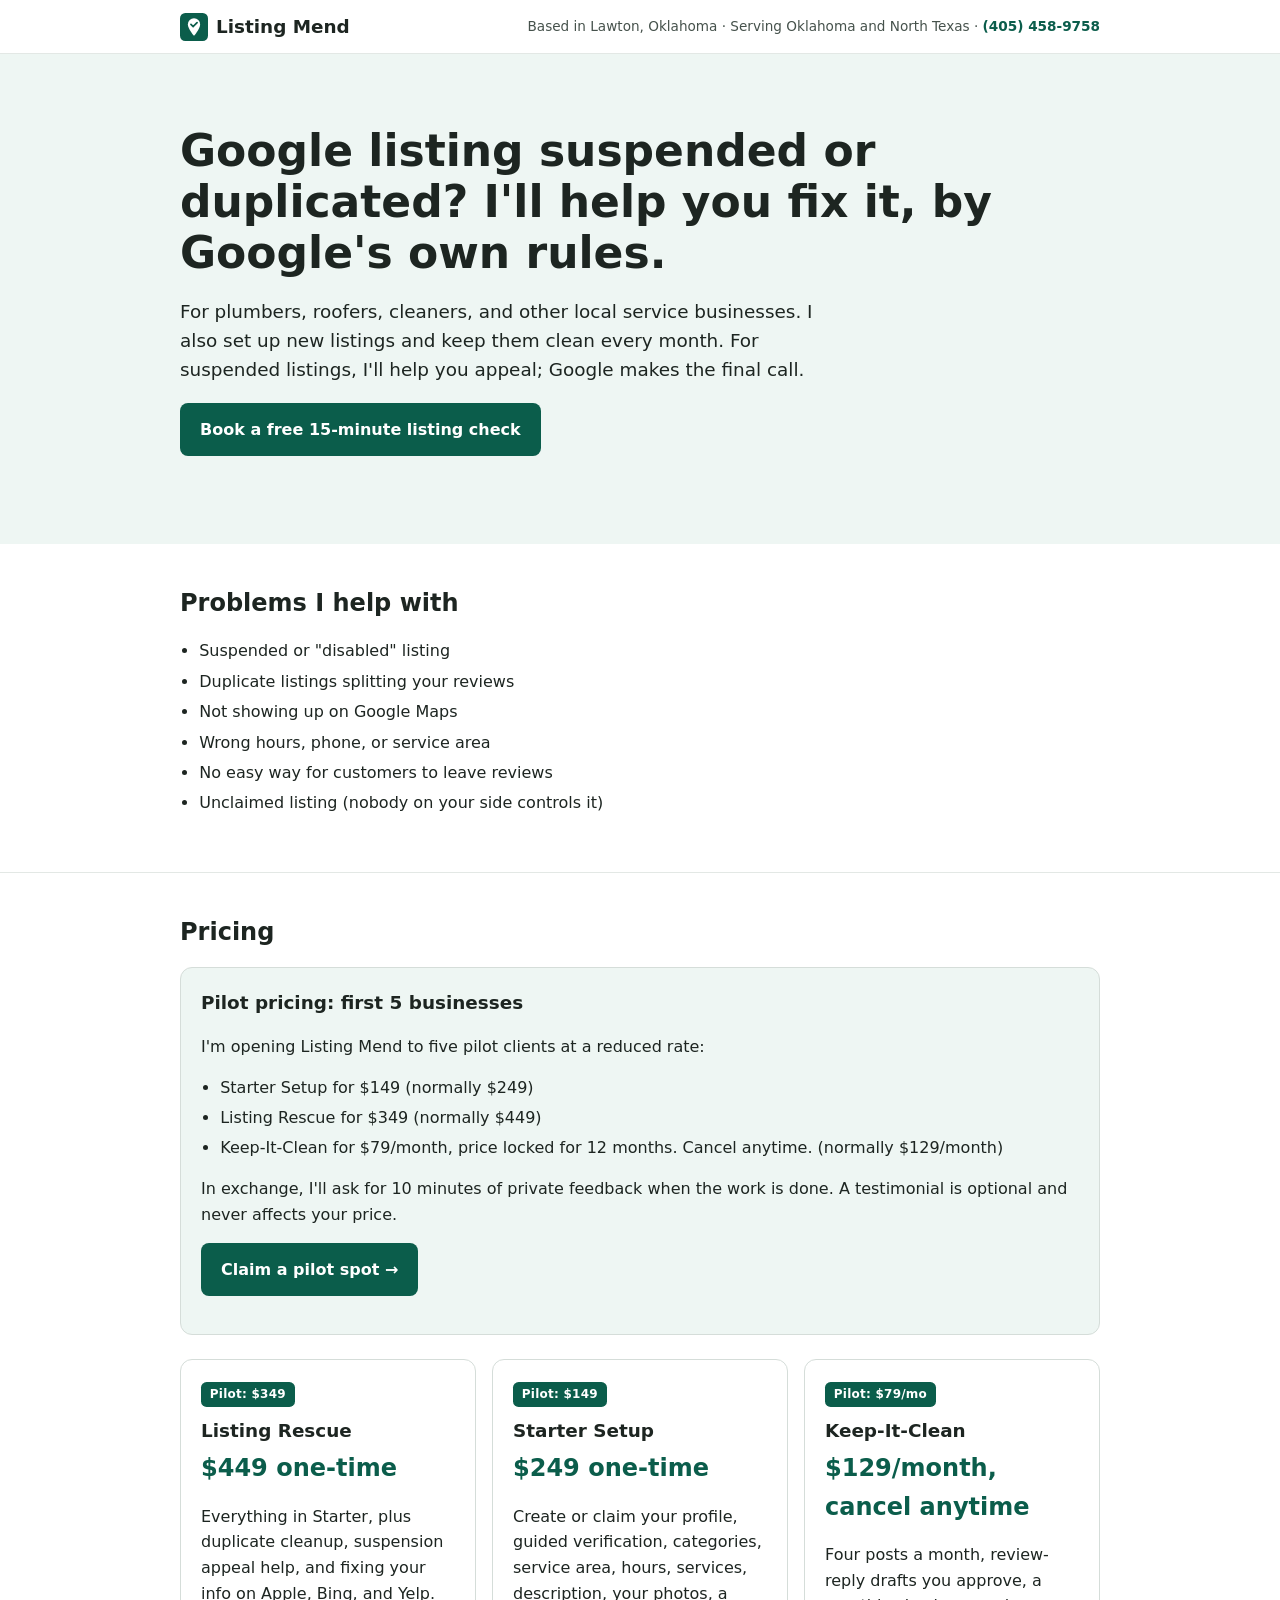
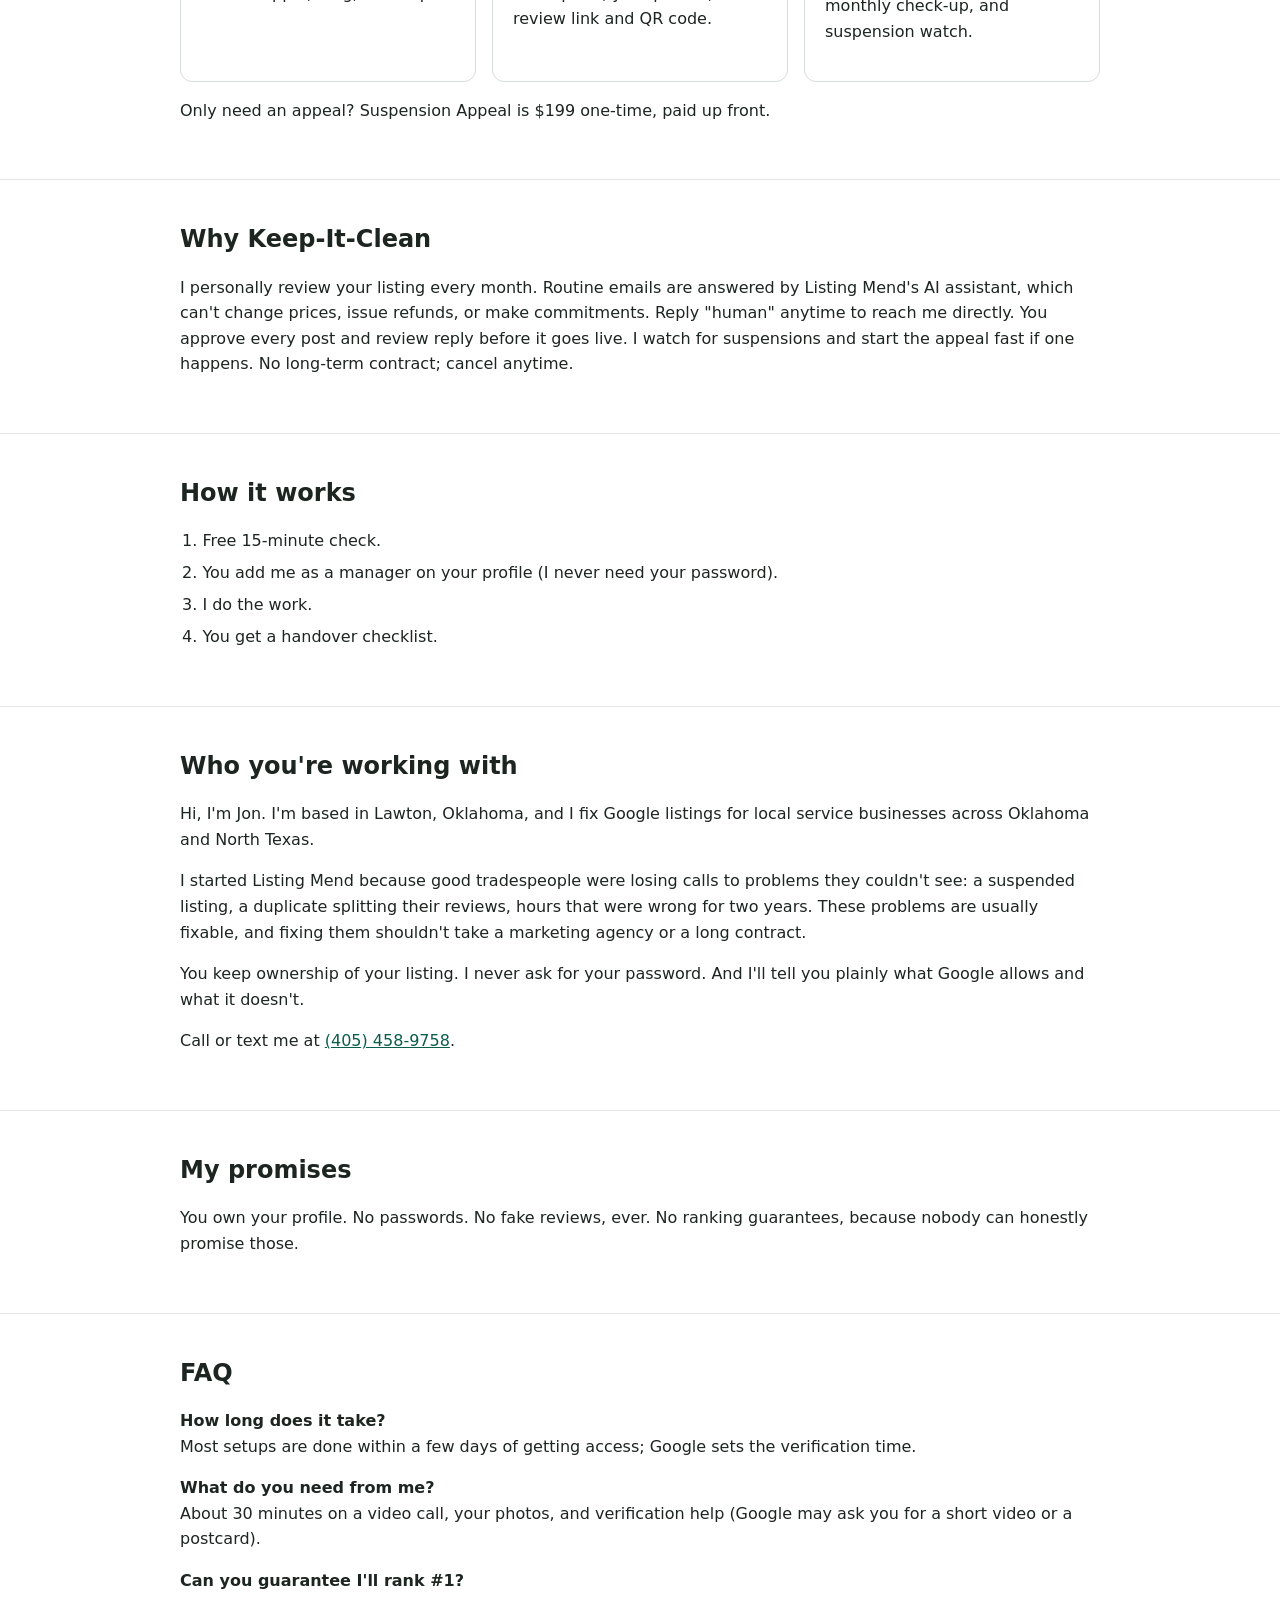
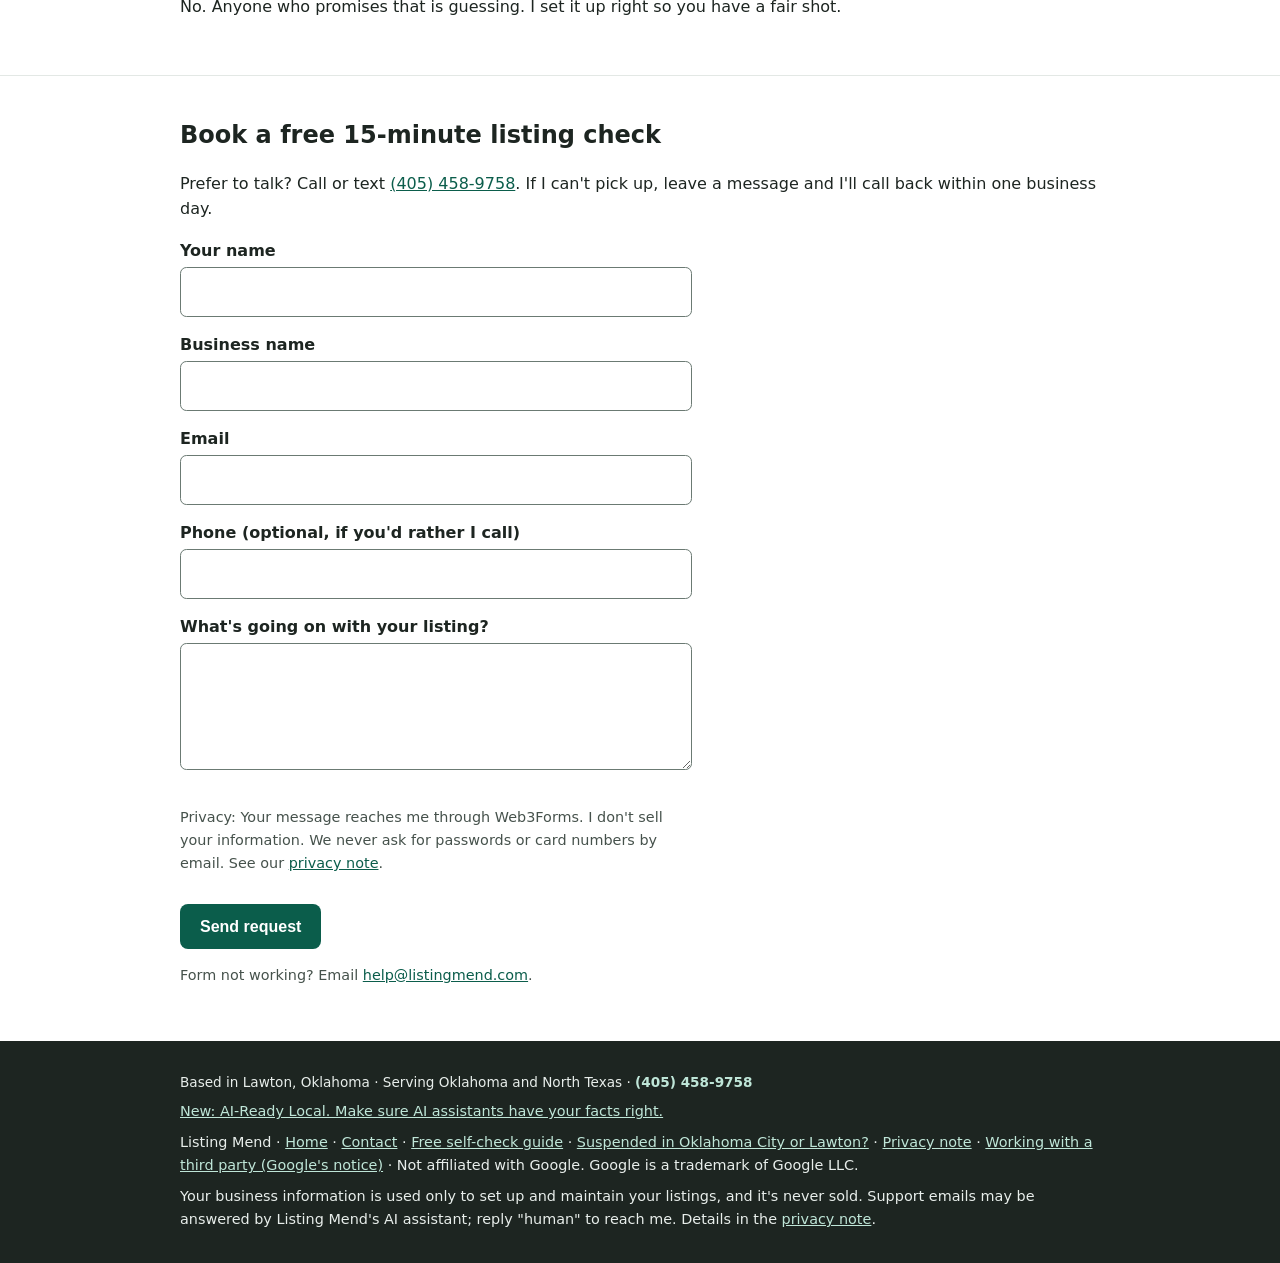
==== commit f819aca7: "DRAFT: Oklahoma City/Lawton suspended-listing answer page Co-Authored-By: Claude Opus 5.5 <noreply@a" ====
--- a/index.html
+++ b/index.html
@@ -106,8 +106,7 @@
   },
   "hasMap": "https://maps.google.com/?cid=15102841345179544558",
   "sameAs": [
-    "https://maps.google.com/?cid=15102841345179544558",
-    "https://www.linkedin.com/company/listingmend/"
+    "https://maps.google.com/?cid=15102841345179544558"
   ],
   "openingHoursSpecification": [
     {
@@ -131,38 +130,6 @@
   ],
   "logo": "https://listingmend.com/logo.png",
   "image": "https://listingmend.com/logo.png"
-}
-</script>
-<script type="application/ld+json">
-{
-  "@context": "https://schema.org",
-  "@type": "FAQPage",
-  "mainEntity": [
-    {
-      "@type": "Question",
-      "name": "How long does it take?",
-      "acceptedAnswer": {
-        "@type": "Answer",
-        "text": "Most setups are done within a few days of getting access; Google sets the verification time."
-      }
-    },
-    {
-      "@type": "Question",
-      "name": "What do you need from me?",
-      "acceptedAnswer": {
-        "@type": "Answer",
-        "text": "About 30 minutes on a video call, your photos, and verification help (Google may ask you for a short video or a postcard)."
-      }
-    },
-    {
-      "@type": "Question",
-      "name": "Can you guarantee I'll rank #1?",
-      "acceptedAnswer": {
-        "@type": "Answer",
-        "text": "No. Anyone who promises that is guessing. I set it up right so you have a fair shot."
-      }
-    }
-  ]
 }
 </script>
 </head>
@@ -258,15 +225,6 @@
 <div><label for="business">Business name</label><input id="business" name="business" autocomplete="organization"></div>
 <div><label for="email">Email</label><input id="email" name="email" type="email" autocomplete="email" required></div>
 <div><label for="phone">Phone (optional, if you'd rather I call)</label><input id="phone" name="phone" type="tel" autocomplete="tel"></div>
-<div><label for="source">How did you hear about Listing Mend? (optional)</label><select id="source" name="heard_about">
-<option value="">Choose one</option>
-<option>Google search</option>
-<option>Google Maps</option>
-<option>AI assistant (ChatGPT, Google AI, Copilot, etc.)</option>
-<option>Email from Listing Mend</option>
-<option>Referral or word of mouth</option>
-<option>Other</option>
-</select></div>
 <div><label for="message">What's going on with your listing?</label><textarea id="message" name="message" rows="4" required></textarea></div>
 <p class="small">Privacy: Your message reaches me through Web3Forms. I don't sell your information. We never ask for passwords or card numbers by email. See our <a href="privacy.html">privacy note</a>.</p>
 <div><button class="btn" type="submit">Send request</button></div>
@@ -277,7 +235,7 @@
 <footer><div class="wrap">
 <p class="tagline">Based in Lawton, Oklahoma · Serving Oklahoma and North Texas · <a href="tel:+14054589758">(405) 458-9758</a></p>
 <p><a href="/ai-ready.html">New: AI-Ready Local. Make sure AI assistants have your facts right.</a></p>
-<p>Listing Mend · <a href="/">Home</a> · <a href="/#contact">Contact</a> · <a href="/self-check.html">Free self-check guide</a> · <a href="/privacy.html">Privacy note</a> · <a href="https://support.google.com/business/answer/7163406" target="_blank" rel="noopener">Working with a third party (Google's notice)</a> · Not affiliated with Google. Google is a trademark of Google LLC.</p>
+<p>Listing Mend · <a href="/">Home</a> · <a href="/#contact">Contact</a> · <a href="/self-check.html">Free self-check guide</a> · <a href="/suspended-google-listing-oklahoma.html">Suspended in Oklahoma City or Lawton?</a> · <a href="/privacy.html">Privacy note</a> · <a href="https://support.google.com/business/answer/7163406" target="_blank" rel="noopener">Working with a third party (Google's notice)</a> · Not affiliated with Google. Google is a trademark of Google LLC.</p>
 <p id="privacy">Your business information is used only to set up and maintain your listings, and it's never sold. Support emails may be answered by Listing Mend's AI assistant; reply "human" to reach me. Details in the <a href="/privacy.html">privacy note</a>.</p>
 </div></footer>
 </body>
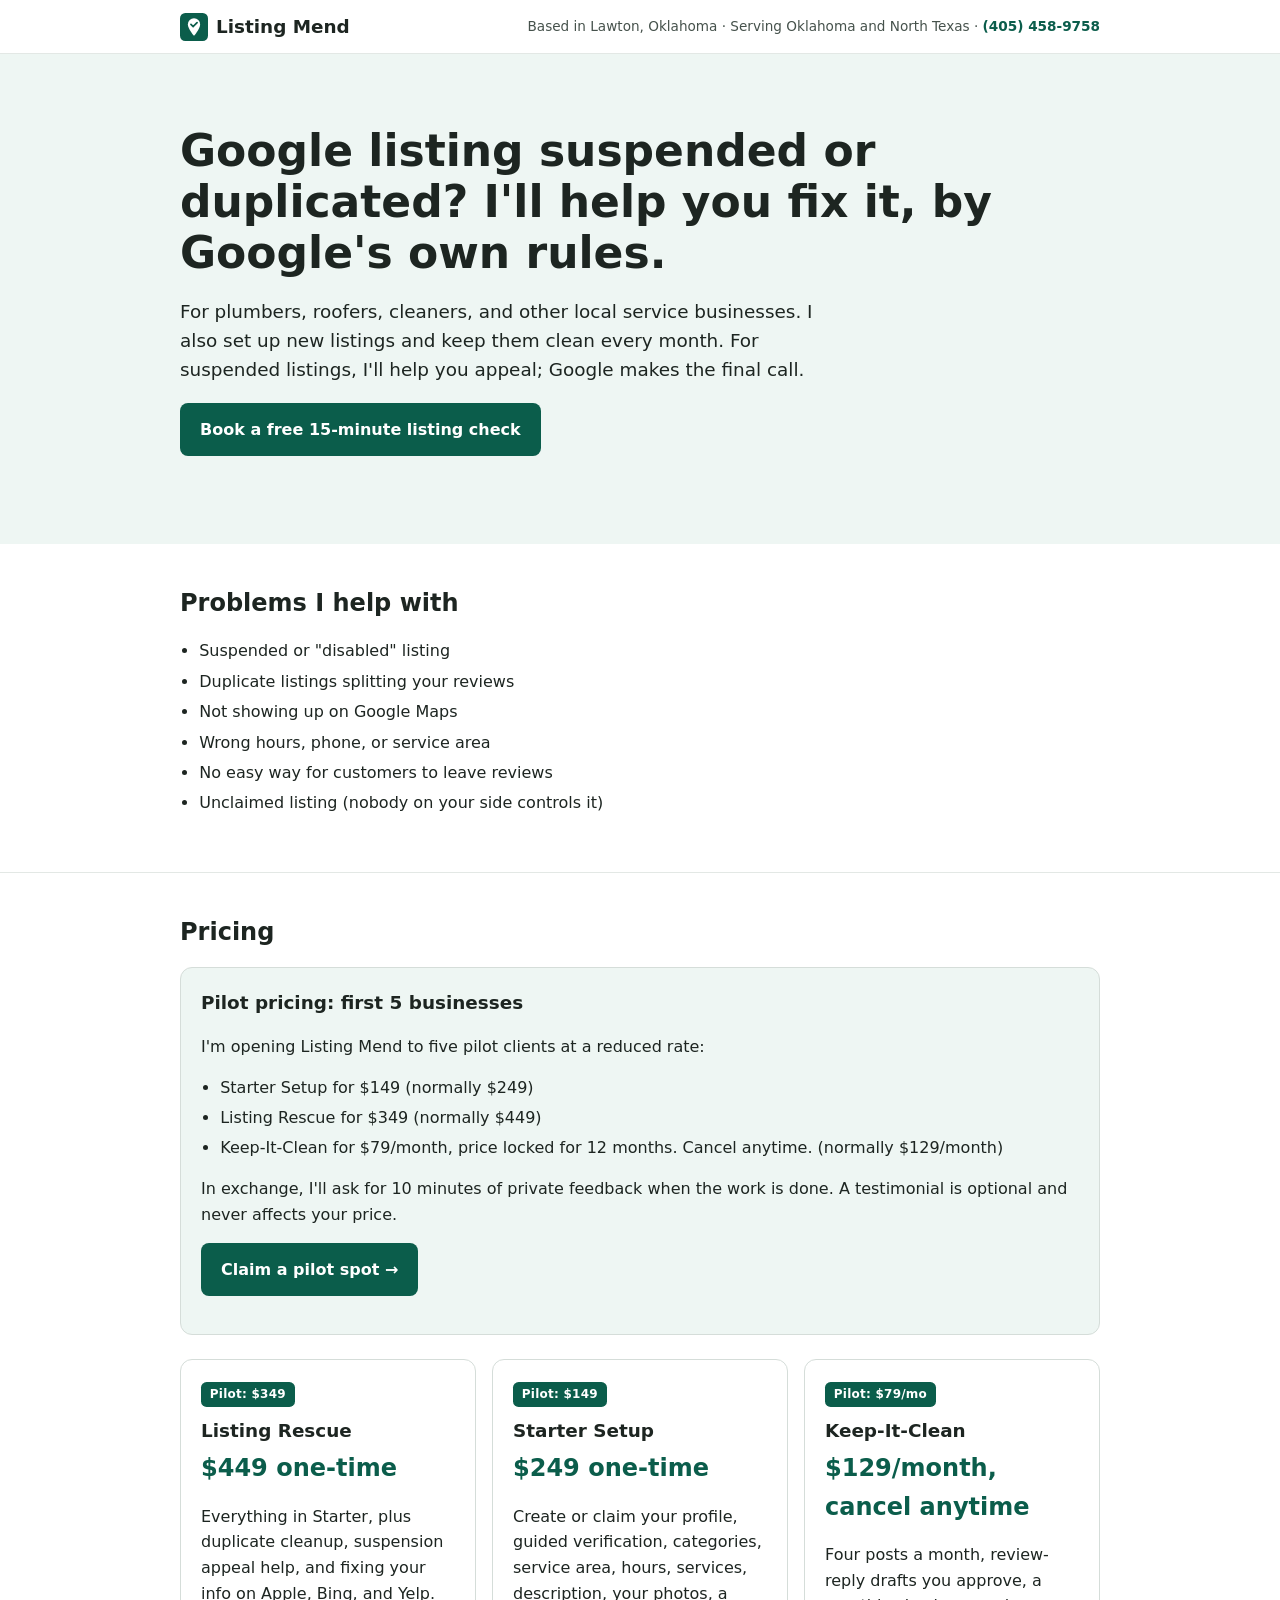
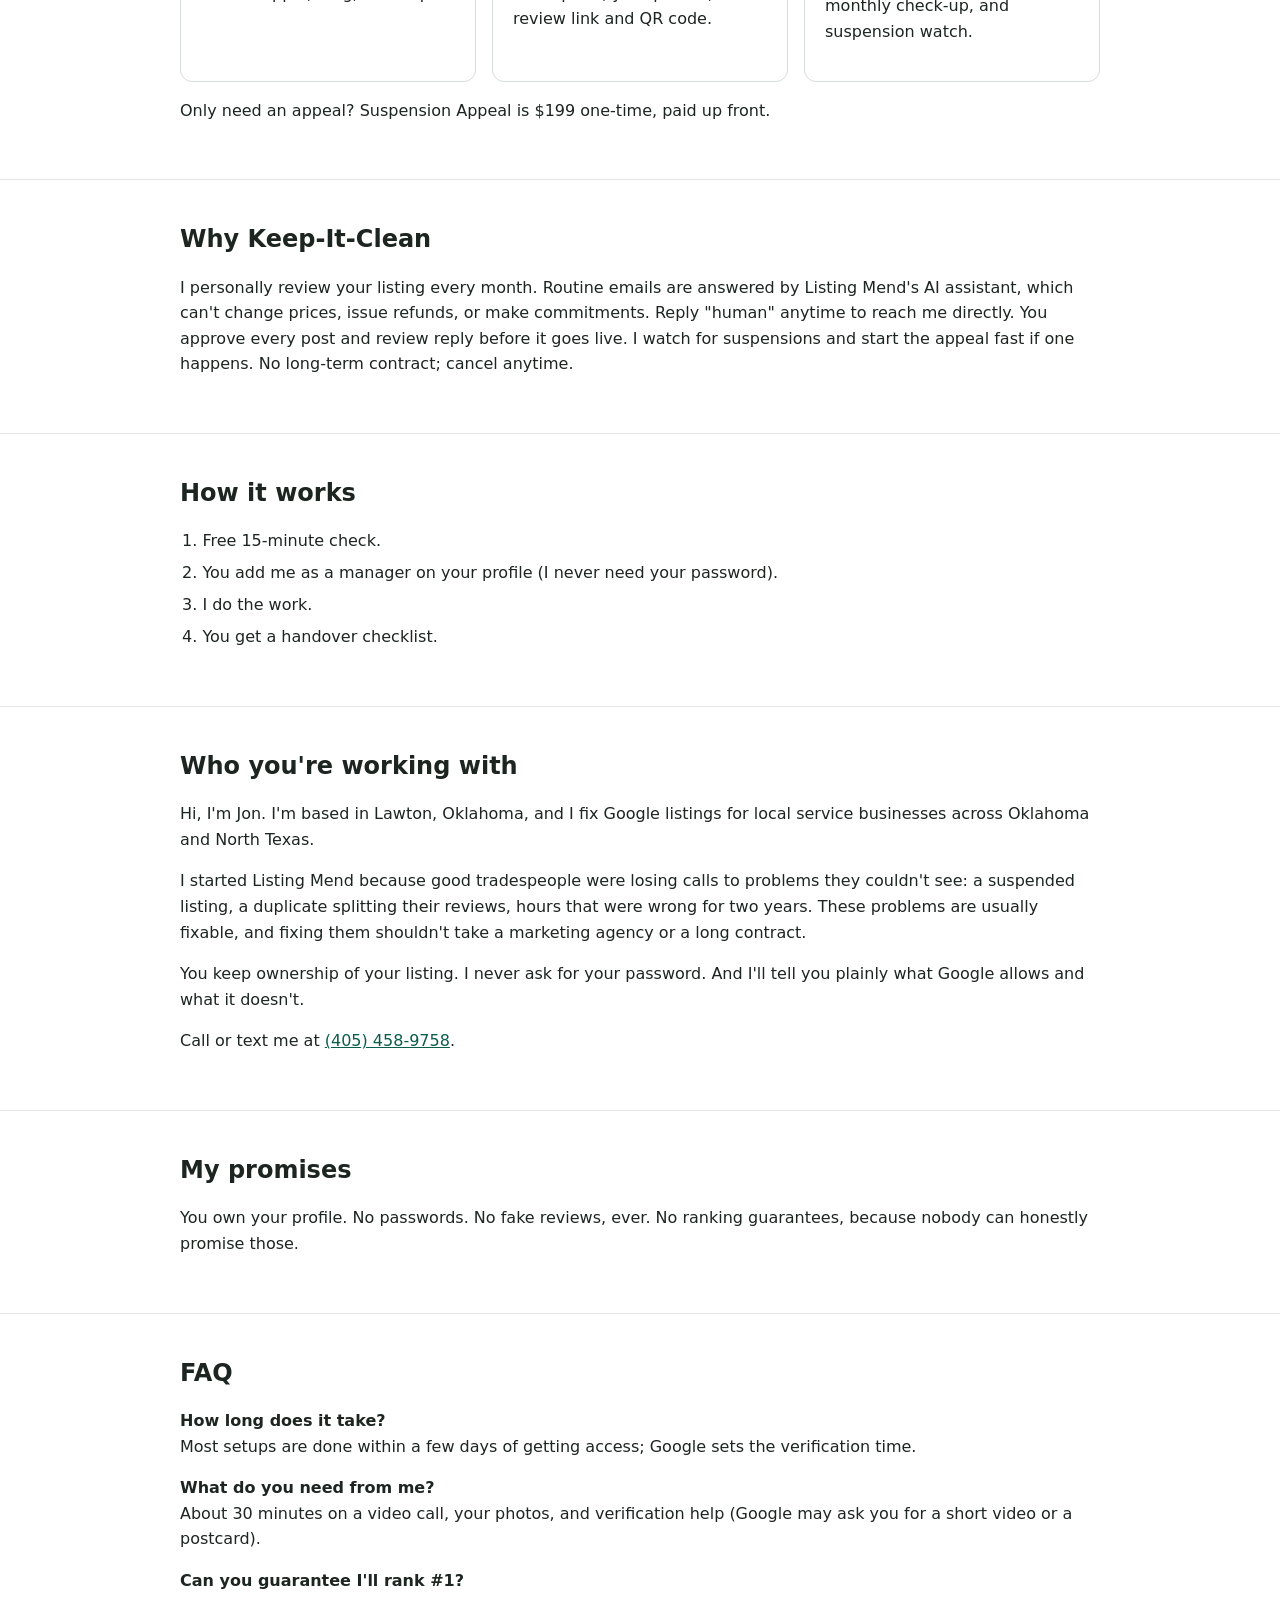
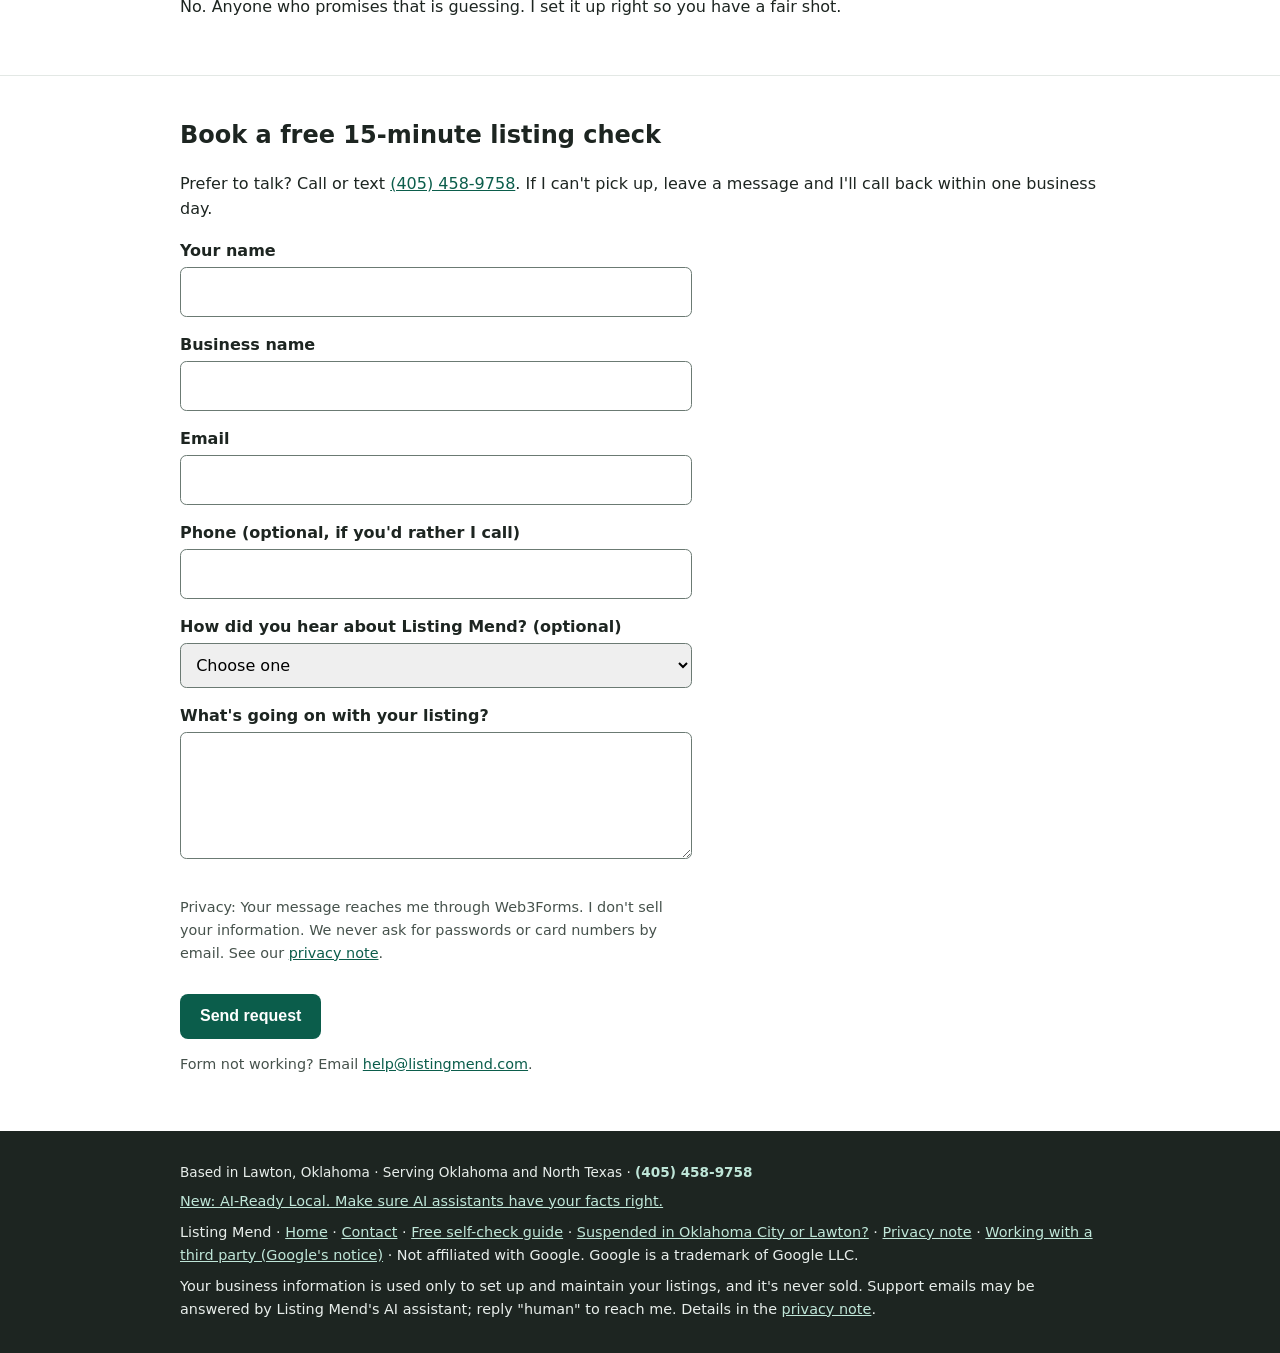
==== commit fde8e7a0: "Merge branch 'draft/okc-page'" ====
--- a/index.html
+++ b/index.html
@@ -106,7 +106,8 @@
   },
   "hasMap": "https://maps.google.com/?cid=15102841345179544558",
   "sameAs": [
-    "https://maps.google.com/?cid=15102841345179544558"
+    "https://maps.google.com/?cid=15102841345179544558",
+    "https://www.linkedin.com/company/listingmend/"
   ],
   "openingHoursSpecification": [
     {
@@ -130,6 +131,38 @@
   ],
   "logo": "https://listingmend.com/logo.png",
   "image": "https://listingmend.com/logo.png"
+}
+</script>
+<script type="application/ld+json">
+{
+  "@context": "https://schema.org",
+  "@type": "FAQPage",
+  "mainEntity": [
+    {
+      "@type": "Question",
+      "name": "How long does it take?",
+      "acceptedAnswer": {
+        "@type": "Answer",
+        "text": "Most setups are done within a few days of getting access; Google sets the verification time."
+      }
+    },
+    {
+      "@type": "Question",
+      "name": "What do you need from me?",
+      "acceptedAnswer": {
+        "@type": "Answer",
+        "text": "About 30 minutes on a video call, your photos, and verification help (Google may ask you for a short video or a postcard)."
+      }
+    },
+    {
+      "@type": "Question",
+      "name": "Can you guarantee I'll rank #1?",
+      "acceptedAnswer": {
+        "@type": "Answer",
+        "text": "No. Anyone who promises that is guessing. I set it up right so you have a fair shot."
+      }
+    }
+  ]
 }
 </script>
 </head>
@@ -225,6 +258,15 @@
 <div><label for="business">Business name</label><input id="business" name="business" autocomplete="organization"></div>
 <div><label for="email">Email</label><input id="email" name="email" type="email" autocomplete="email" required></div>
 <div><label for="phone">Phone (optional, if you'd rather I call)</label><input id="phone" name="phone" type="tel" autocomplete="tel"></div>
+<div><label for="source">How did you hear about Listing Mend? (optional)</label><select id="source" name="heard_about">
+<option value="">Choose one</option>
+<option>Google search</option>
+<option>Google Maps</option>
+<option>AI assistant (ChatGPT, Google AI, Copilot, etc.)</option>
+<option>Email from Listing Mend</option>
+<option>Referral or word of mouth</option>
+<option>Other</option>
+</select></div>
 <div><label for="message">What's going on with your listing?</label><textarea id="message" name="message" rows="4" required></textarea></div>
 <p class="small">Privacy: Your message reaches me through Web3Forms. I don't sell your information. We never ask for passwords or card numbers by email. See our <a href="privacy.html">privacy note</a>.</p>
 <div><button class="btn" type="submit">Send request</button></div>
